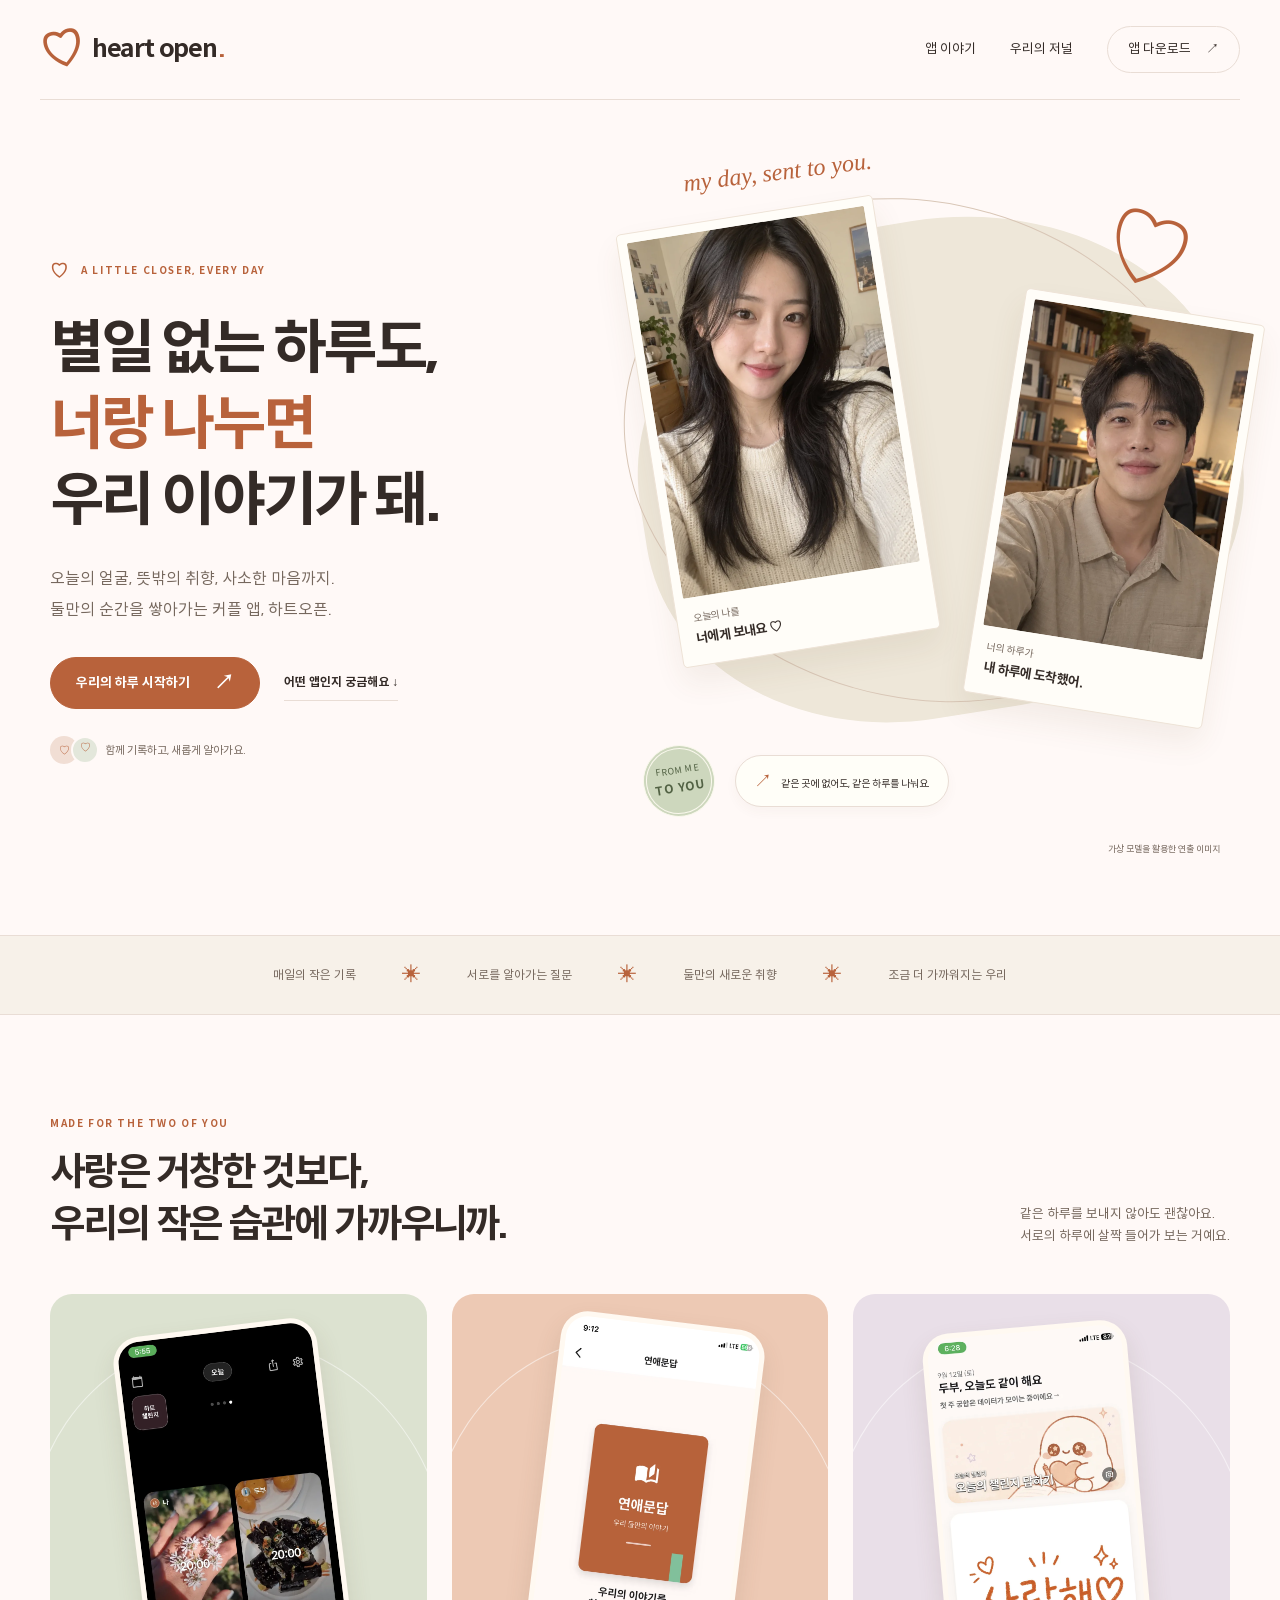
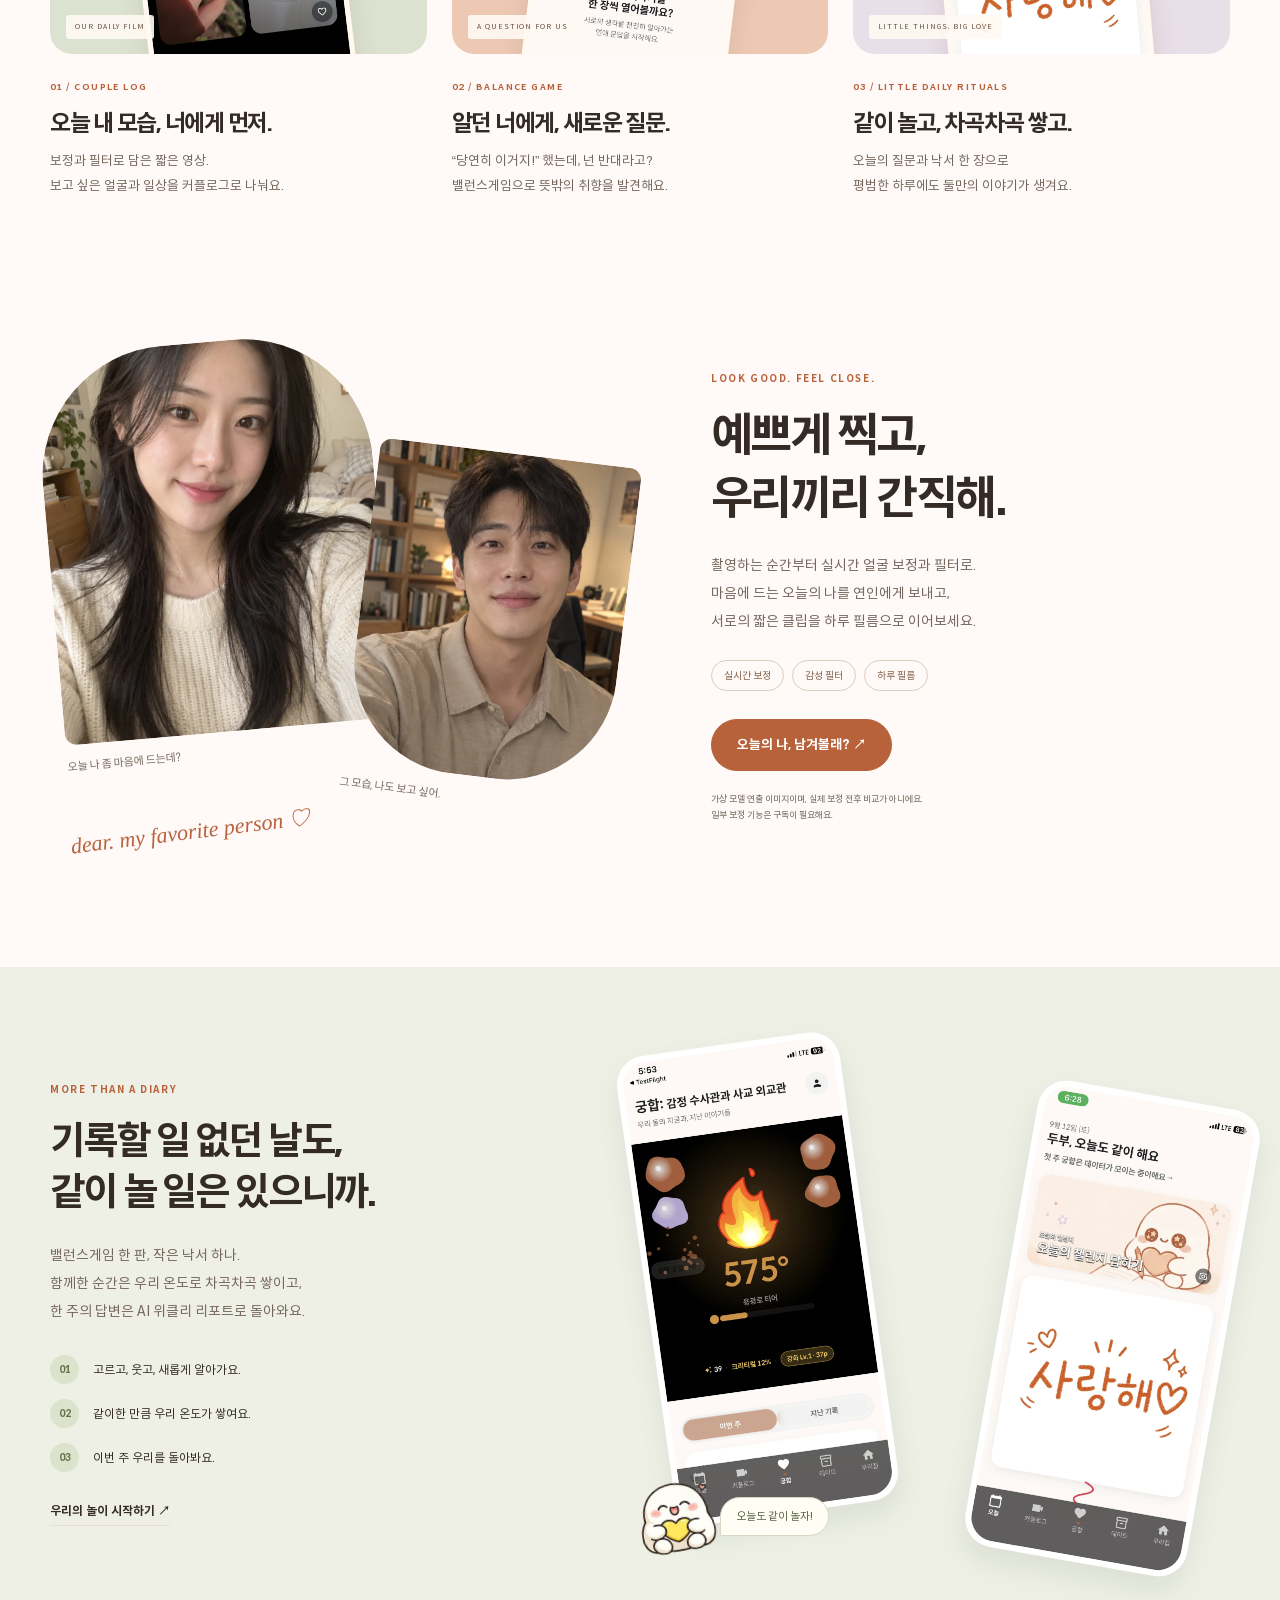
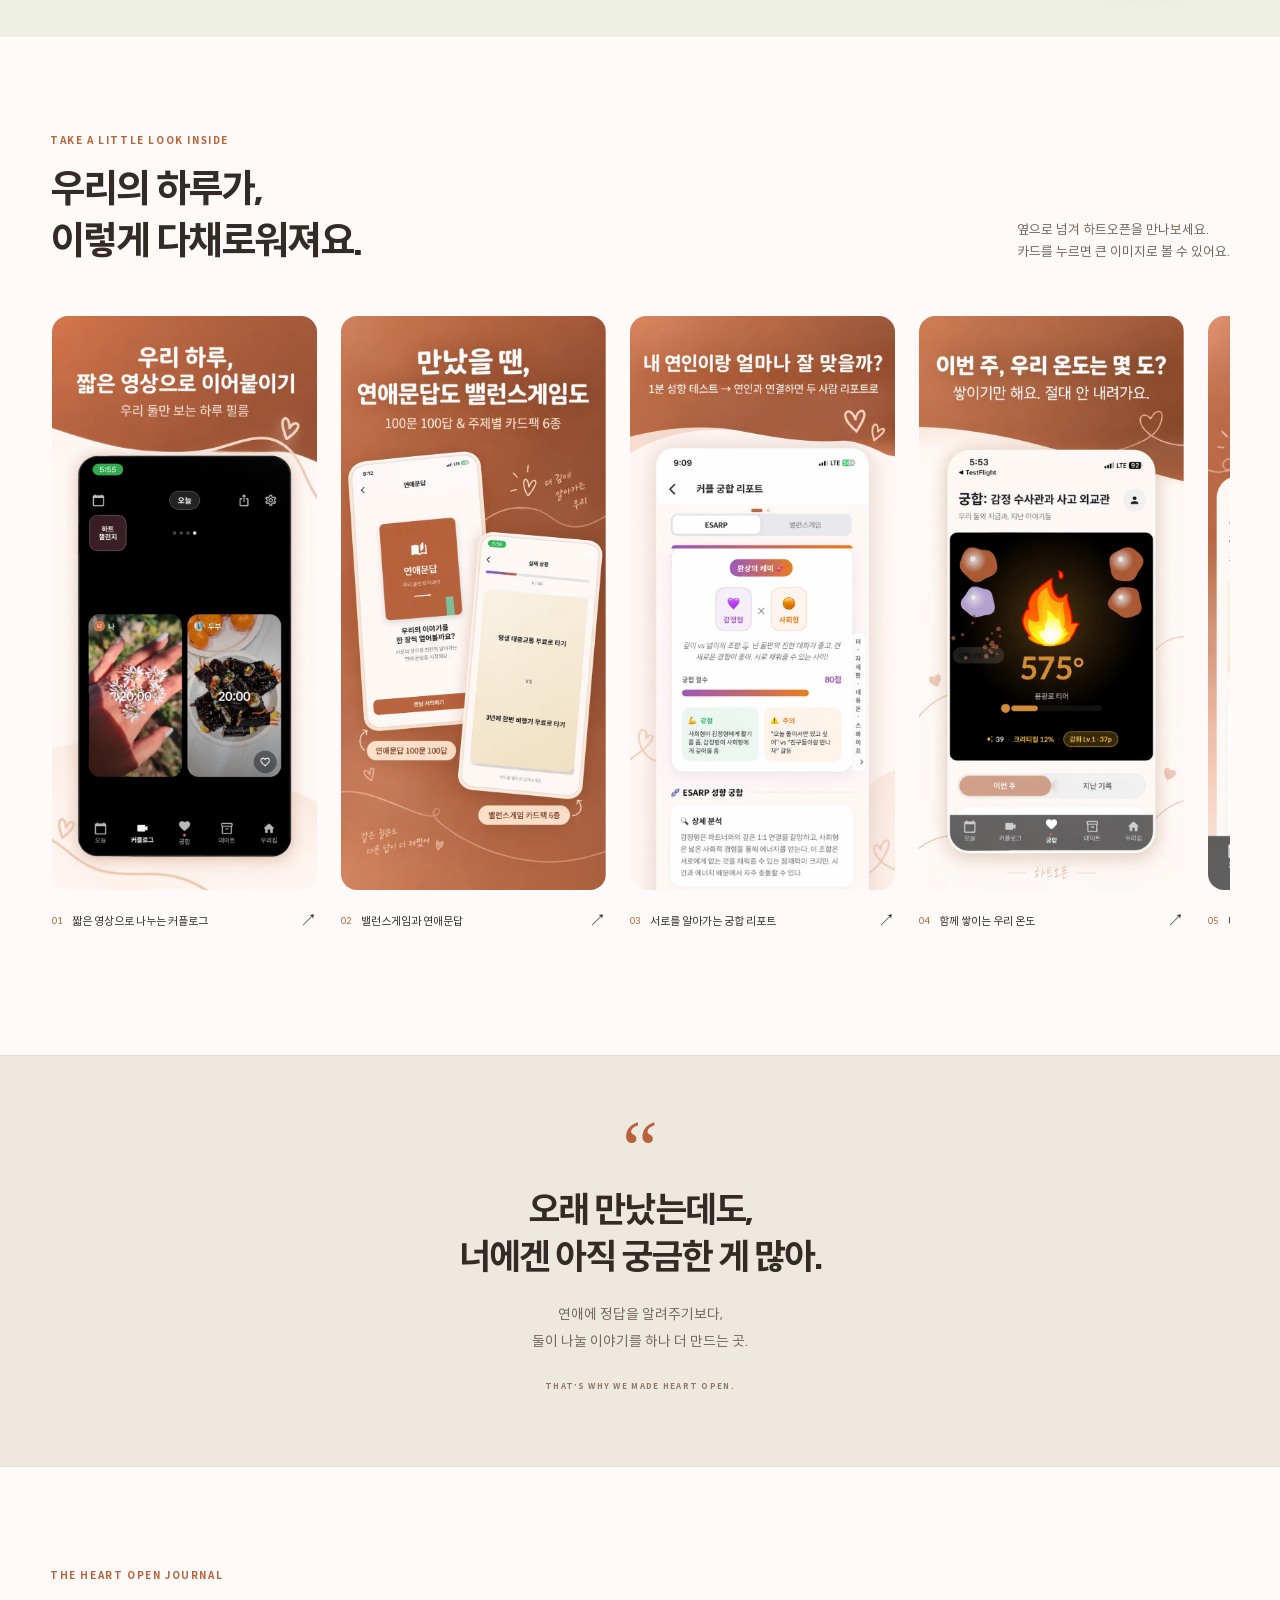
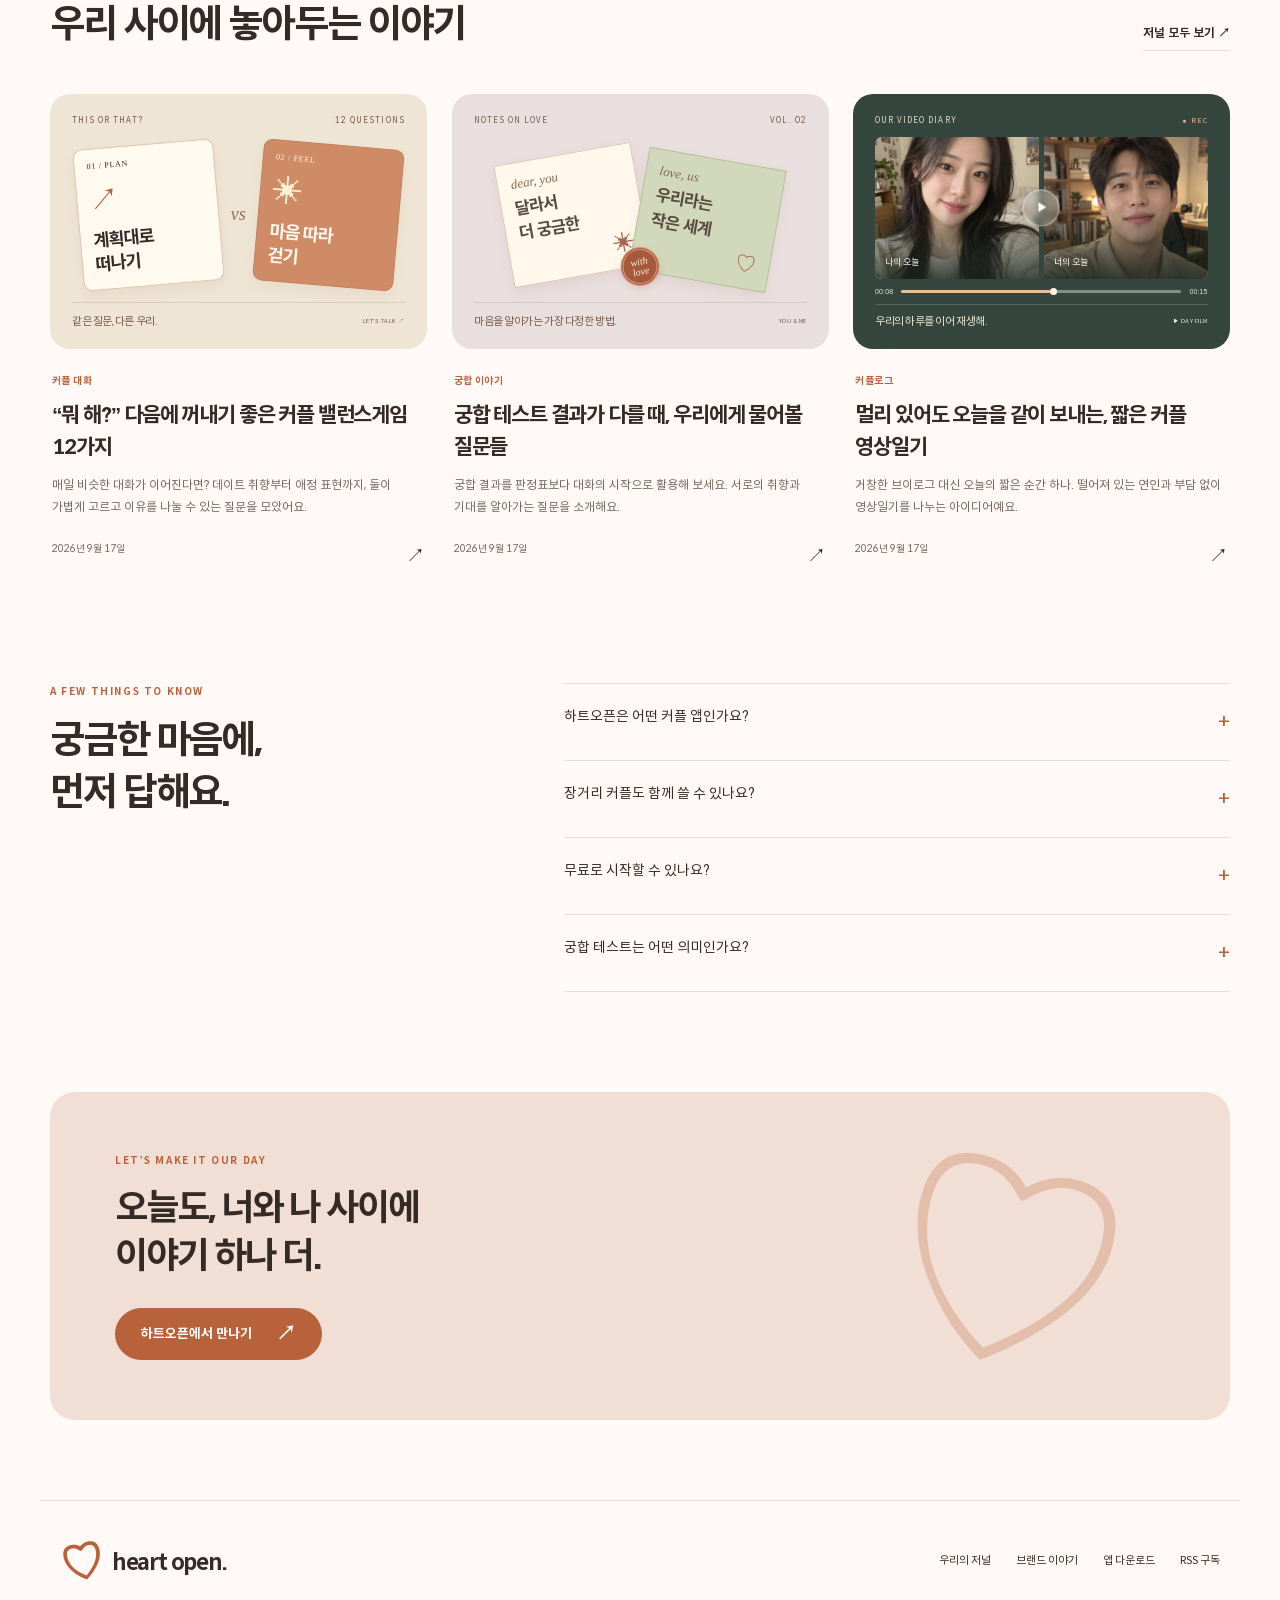
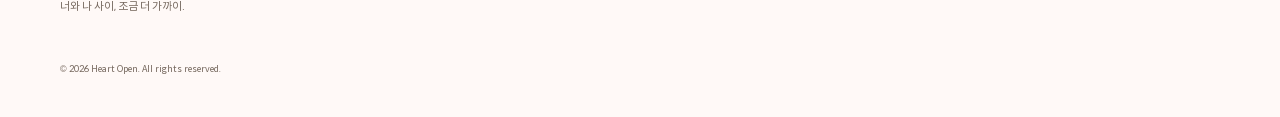
==== index.html @ 2de61a4d "feat: Heart Open 홈페이지 정적 배포" ====
<!doctype html><html lang="ko"><head><meta charset="utf-8"><meta name="viewport" content="width=device-width, initial-scale=1"><title>너와 나 사이, 조금 더 가까이 | Heart Open</title><meta name="description" content="짧은 영상으로 일상을 나누고, 밸런스게임과 궁합 테스트로 서로를 알아가는 커플 앱, Heart Open. 둘만의 하루를 시작해 보세요."><meta name="theme-color" content="#FFF9F7"><meta name="robots" content="index, follow, max-image-preview:large"><link rel="canonical" href="https://flowerbam.github.io/"><link rel="icon" href="/favicon.svg" type="image/svg+xml"><link rel="stylesheet" href="/styles.css?v=journal-20260918-3"><link rel="stylesheet" href="/showcase.css?v=journal-20260918-3"><link rel="stylesheet" href="/journal.css?v=20260918-3"><link rel="alternate" type="application/rss+xml" title="Heart Open 저널" href="/rss.xml"><meta property="og:locale" content="ko_KR"><meta property="og:site_name" content="Heart Open"><meta property="og:type" content="website"><meta property="og:title" content="너와 나 사이, 조금 더 가까이"><meta property="og:description" content="짧은 영상으로 일상을 나누고, 밸런스게임과 궁합 테스트로 서로를 알아가는 커플 앱, Heart Open. 둘만의 하루를 시작해 보세요."><meta property="og:url" content="https://flowerbam.github.io/"><meta property="og:image" content="https://flowerbam.github.io/social.webp"><meta name="twitter:card" content="summary_large_image"><script type="application/ld+json">{"@context":"https://schema.org","@type":"Organization","name":"Heart Open","url":"https://flowerbam.github.io","description":"짧은 영상으로 일상을 나누고, 밸런스게임과 궁합 테스트로 서로를 알아가는 커플 앱, Heart Open. 둘만의 하루를 시작해 보세요."}</script></head><body><a class="skip" href="#main">본문으로 바로가기</a><header class="site-header"><a class="brand" href="/" aria-label="Heart Open 홈"><span class="brand-mark" aria-hidden="true">♡</span> heart open<span class="brand-dot">.</span></a><nav aria-label="메인 메뉴"><a href="/#together">앱 이야기</a><a href="/blog" >우리의 저널</a><a class="nav-cta" href="/download">앱 다운로드 <span aria-hidden="true">↗</span></a></nav></header><main id="main">
<section class="hero wrap"><div class="hero-copy"><div class="eyebrow"><span class="tiny-heart">♡</span> A LITTLE CLOSER, EVERY DAY</div><h1>별일 없는 하루도,<br><span>너랑 나누면</span><br>우리 이야기가 돼.</h1><p>오늘의 얼굴, 뜻밖의 취향, 사소한 마음까지.<br>둘만의 순간을 쌓아가는 커플 앱, 하트오픈.</p><div class="hero-actions"><a class="button " href="/download">우리의 하루 시작하기 <span aria-hidden="true">↗</span></a><a class="text-link" href="#together">어떤 앱인지 궁금해요 ↓</a></div><div class="hero-caption"><span class="mini-avatars">♡ <span>♡</span></span> 함께 기록하고, 새롭게 알아가요.</div></div>
<div class="portrait-scene"><span class="portrait-handwriting">my day, sent to you.</span><div class="portrait-halo"></div><figure class="portrait portrait-her"><img src="/media/model-her.webp" alt="크림색 니트를 입고 미소 짓는 여성 가상 모델" decoding="async" width="941" height="1672" fetchpriority="high"><figcaption><span>오늘의 나를</span><b>너에게 보내요 ♡</b></figcaption></figure><figure class="portrait portrait-him"><img src="/media/model-him.webp" alt="따뜻한 방에서 미소 짓는 남성 가상 모델" decoding="async" width="941" height="1672"><figcaption><span>너의 하루가</span><b>내 하루에 도착했어.</b></figcaption></figure><span class="portrait-connector" aria-hidden="true">♡</span><div class="portrait-footer"><span class="portrait-stamp">FROM ME<br><b>TO YOU</b></span><div class="portrait-message"><span aria-hidden="true">↗</span> 같은 곳에 없어도, 같은 하루를 나눠요.</div></div><small class="portrait-credit">가상 모델을 활용한 연출 이미지</small></div></section>
<div class="promise-strip"><span>매일의 작은 기록</span><i>✳</i><span>서로를 알아가는 질문</span><i>✳</i><span>둘만의 새로운 취향</span><i>✳</i><span>조금 더 가까워지는 우리</span></div>
<section class="wrap together" id="together"><div class="section-heading"><div><span class="eyebrow">MADE FOR THE TWO OF YOU</span><h2>사랑은 거창한 것보다,<br>우리의 작은 습관에 가까우니까.</h2></div><p>같은 하루를 보내지 않아도 괜찮아요.<br>서로의 하루에 살짝 들어가 보는 거예요.</p></div><div class="feature-grid"><article class="feature"><div class="screen-card screen-log"><div class="screen-phone"><img src="/media/app-couplelog.webp" alt="두 사람의 하루 클립을 나란히 보여주는 커플로그 화면" decoding="async" loading="lazy" width="946" height="2048"></div><span class="screen-corner" aria-hidden="true">OUR DAILY FILM</span></div><span class="eyebrow">01 / COUPLE LOG</span><h3>오늘 내 모습, 너에게 먼저.</h3><p>보정과 필터로 담은 짧은 영상.<br>보고 싶은 얼굴과 일상을 커플로그로 나눠요.</p></article><article class="feature"><div class="screen-card screen-talk"><div class="screen-phone"><img src="/media/app-questions.webp" alt="우리 둘만의 이야기를 시작하는 연애문답 화면" decoding="async" loading="lazy" width="946" height="2048"></div><span class="screen-corner" aria-hidden="true">A QUESTION FOR US</span></div><span class="eyebrow">02 / BALANCE GAME</span><h3>알던 너에게, 새로운 질문.</h3><p>“당연히 이거지!” 했는데, 넌 반대라고?<br>밸런스게임으로 뜻밖의 취향을 발견해요.</p></article><article class="feature"><div class="screen-card screen-today"><div class="screen-phone"><img src="/media/app-today.webp" alt="오늘의 챌린지와 서로의 낙서를 모아둔 앱 화면" decoding="async" loading="lazy" width="946" height="2048"></div><span class="screen-corner" aria-hidden="true">LITTLE THINGS, BIG LOVE</span></div><span class="eyebrow">03 / LITTLE DAILY RITUALS</span><h3>같이 놀고, 차곡차곡 쌓고.</h3><p>오늘의 질문과 낙서 한 장으로<br>평범한 하루에도 둘만의 이야기가 생겨요.</p></article></div></section>
<section class="wrap beauty-story"><div class="beauty-photos"><figure class="beauty-photo"><img src="/media/model-her.webp" alt="자연스러운 일상 분위기의 여성 모델" decoding="async" loading="lazy" width="941" height="1672"><figcaption>오늘 나 좀 마음에 드는데?</figcaption></figure><figure class="beauty-photo second"><img src="/media/model-him.webp" alt="편안하게 카메라를 바라보는 남성 모델" decoding="async" loading="lazy" width="941" height="1672"><figcaption>그 모습, 나도 보고 싶어.</figcaption></figure><span class="beauty-paper">dear. my favorite person ♡</span></div><div class="beauty-copy"><span class="eyebrow">LOOK GOOD. FEEL CLOSE.</span><h2>예쁘게 찍고,<br>우리끼리 간직해.</h2><p>촬영하는 순간부터 실시간 얼굴 보정과 필터로.<br>마음에 드는 오늘의 나를 연인에게 보내고,<br>서로의 짧은 클립을 하루 필름으로 이어보세요.</p><div class="feature-tags"><span>실시간 보정</span><span>감성 필터</span><span>하루 필름</span></div><a class="button" href="/download">오늘의 나, 남겨볼래? ↗</a><small>가상 모델 연출 이미지이며, 실제 보정 전후 비교가 아니에요.<br>일부 보정 기능은 구독이 필요해요.</small></div></section>
<section class="play-story"><div class="wrap play-inner"><div class="play-copy"><span class="eyebrow">MORE THAN A DIARY</span><h2>기록할 일 없던 날도,<br>같이 놀 일은 있으니까.</h2><p>밸런스게임 한 판, 작은 낙서 하나.<br>함께한 순간은 우리 온도로 차곡차곡 쌓이고,<br>한 주의 답변은 AI 위클리 리포트로 돌아와요.</p><div class="play-points"><div><b>01</b><span>고르고, 웃고, 새롭게 알아가요.</span></div><div><b>02</b><span>같이한 만큼 우리 온도가 쌓여요.</span></div><div><b>03</b><span>이번 주 우리를 돌아봐요.</span></div></div><a class="text-link" href="/download">우리의 놀이 시작하기 ↗</a></div><div class="play-screens"><figure class="temperature-phone"><img src="/media/app-temperature.webp" alt="우리 온도 575도와 누적 활동을 보여주는 앱 예시 화면" decoding="async" loading="lazy" width="946" height="2048"></figure><figure class="daily-phone"><img src="/media/app-today.webp" alt="오늘의 질문과 사랑해 낙서가 있는 앱 화면" decoding="async" loading="lazy" width="946" height="2048"></figure><div class="hattu-sticker"><img src="/media/hattu.webp" alt="하트를 안고 있는 하트오픈 캐릭터" decoding="async" loading="lazy" width="140" height="140"><span>오늘도 같이 놀자!</span></div></div></div></section>
<section class="wrap app-gallery" id="app-gallery"><div class="section-heading"><div><span class="eyebrow">TAKE A LITTLE LOOK INSIDE</span><h2>우리의 하루가,<br>이렇게 다채로워져요.</h2></div><p>옆으로 넘겨 하트오픈을 만나보세요.<br>카드를 누르면 큰 이미지로 볼 수 있어요.</p></div><div class="gallery-track" tabindex="0" role="region" aria-label="하트오픈 앱 소개 이미지, 옆으로 스크롤"><a class="gallery-card" href="/media/appstore-3.webp" target="_blank" rel="noopener" aria-label="짧은 영상으로 나누는 커플로그 큰 이미지 보기 (새 탭)"><img src="/media/appstore-3.webp" alt="짧은 영상으로 나누는 커플로그" decoding="async" loading="lazy" width="946" height="2048"><span><small>01</small>짧은 영상으로 나누는 커플로그<b aria-hidden="true">↗</b></span></a><a class="gallery-card" href="/media/appstore-5.webp" target="_blank" rel="noopener" aria-label="밸런스게임과 연애문답 큰 이미지 보기 (새 탭)"><img src="/media/appstore-5.webp" alt="밸런스게임과 연애문답" decoding="async" loading="lazy" width="946" height="2048"><span><small>02</small>밸런스게임과 연애문답<b aria-hidden="true">↗</b></span></a><a class="gallery-card" href="/media/appstore-1.webp" target="_blank" rel="noopener" aria-label="서로를 알아가는 궁합 리포트 큰 이미지 보기 (새 탭)"><img src="/media/appstore-1.webp" alt="서로를 알아가는 궁합 리포트" decoding="async" loading="lazy" width="946" height="2048"><span><small>03</small>서로를 알아가는 궁합 리포트<b aria-hidden="true">↗</b></span></a><a class="gallery-card" href="/media/appstore-4.webp" target="_blank" rel="noopener" aria-label="함께 쌓이는 우리 온도 큰 이미지 보기 (새 탭)"><img src="/media/appstore-4.webp" alt="함께 쌓이는 우리 온도" decoding="async" loading="lazy" width="946" height="2048"><span><small>04</small>함께 쌓이는 우리 온도<b aria-hidden="true">↗</b></span></a><a class="gallery-card" href="/media/appstore-2.webp" target="_blank" rel="noopener" aria-label="매일의 질문과 낙서 큰 이미지 보기 (새 탭)"><img src="/media/appstore-2.webp" alt="매일의 질문과 낙서" decoding="async" loading="lazy" width="946" height="2048"><span><small>05</small>매일의 질문과 낙서<b aria-hidden="true">↗</b></span></a><a class="gallery-card" href="/media/appstore-6.webp" target="_blank" rel="noopener" aria-label="우리집 꾸미기와 미니게임 큰 이미지 보기 (새 탭)"><img src="/media/appstore-6.webp" alt="우리집 꾸미기와 미니게임" decoding="async" loading="lazy" width="946" height="2048"><span><small>06</small>우리집 꾸미기와 미니게임<b aria-hidden="true">↗</b></span></a></div></section><section class="editorial"><div class="wrap editorial-inner"><span class="editorial-symbol" aria-hidden="true">“</span><h2>오래 만났는데도,<br>너에겐 아직 궁금한 게 많아.</h2><p>연애에 정답을 알려주기보다,<br>둘이 나눌 이야기를 하나 더 만드는 곳.</p><span class="eyebrow">THAT’S WHY WE MADE HEART OPEN.</span></div></section>
<section class="wrap journal"><div class="section-heading"><div><span class="eyebrow">THE HEART OPEN JOURNAL</span><h2>우리 사이에 놓아두는 이야기</h2></div><a class="text-link" href="/blog">저널 모두 보기 <span aria-hidden="true">↗</span></a></div><div class="post-grid"><a class="post-card" href="/blog/couple-balance-game-questions"><div class="art journal-cover art-small cover-game" aria-hidden="true"><div class="cover-topline"><span>THIS OR THAT?</span><span>12 QUESTIONS</span></div><div class="choice-scene"><div class="choice-card"><span>01 / PLAN</span><i>↗</i><b>계획대로<br>떠나기</b></div><em>vs</em><div class="choice-card"><span>02 / FEEL</span><i>✳</i><b>마음 따라<br>걷기</b></div></div><div class="cover-bottomline"><b>같은 질문, 다른 우리.</b><span>LET’S TALK ↗</span></div></div><div class="post-info"><span class="eyebrow">커플 대화</span><h3>“뭐 해?” 다음에 꺼내기 좋은 커플 밸런스게임 12가지</h3><p>매일 비슷한 대화가 이어진다면? 데이트 취향부터 애정 표현까지, 둘이 가볍게 고르고 이유를 나눌 수 있는 질문을 모았어요.</p><div class="post-meta"><time datetime="2026-09-17T00:00:00.000Z">2026년 9월 17일</time><span aria-hidden="true">↗</span></div></div></a><a class="post-card" href="/blog/couple-compatibility-conversation"><div class="art journal-cover art-small cover-letters" aria-hidden="true"><div class="cover-topline"><span>NOTES ON LOVE</span><span>VOL. 02</span></div><div class="letters-scene"><div class="love-note note-left"><span>dear, you</span><b>달라서<br>더 궁금한</b><i>✳</i></div><div class="love-note note-right"><span>love, us</span><b>우리라는<br>작은 세계</b><i>♡</i></div><span class="letter-seal">with<br>love</span></div><div class="cover-bottomline"><b>마음을 알아가는 가장 다정한 방법.</b><span>YOU & ME</span></div></div><div class="post-info"><span class="eyebrow">궁합 이야기</span><h3>궁합 테스트 결과가 다를 때, 우리에게 물어볼 질문들</h3><p>궁합 결과를 판정표보다 대화의 시작으로 활용해 보세요. 서로의 취향과 기대를 알아가는 질문을 소개해요.</p><div class="post-meta"><time datetime="2026-09-17T00:00:00.000Z">2026년 9월 17일</time><span aria-hidden="true">↗</span></div></div></a><a class="post-card" href="/blog/long-distance-couple-video-diary"><div class="art journal-cover art-small cover-video" aria-hidden="true"><div class="cover-topline"><span>OUR VIDEO DIARY</span><span>● REC</span></div><div class="video-duo"><div><img src="/media/model-her.webp" alt="" loading="lazy"><span>나의 오늘</span></div><div><img src="/media/model-him.webp" alt="" loading="lazy"><span>너의 오늘</span></div><i class="video-play">▶</i></div><div class="video-timeline"><span>00:08</span><i></i><span>00:15</span></div><div class="cover-bottomline"><b>우리의 하루를 이어 재생해.</b><span>▶ DAY FILM</span></div></div><div class="post-info"><span class="eyebrow">커플로그</span><h3>멀리 있어도 오늘을 같이 보내는, 짧은 커플 영상일기</h3><p>거창한 브이로그 대신 오늘의 짧은 순간 하나. 떨어져 있는 연인과 부담 없이 영상일기를 나누는 아이디어예요.</p><div class="post-meta"><time datetime="2026-09-17T00:00:00.000Z">2026년 9월 17일</time><span aria-hidden="true">↗</span></div></div></a></div></section>
<section class="wrap faq"><div><span class="eyebrow">A FEW THINGS TO KNOW</span><h2>궁금한 마음에,<br>먼저 답해요.</h2></div><div class="faq-list"><details><summary>하트오픈은 어떤 커플 앱인가요?</summary><p>짧은 영상을 주고받는 커플로그, 서로의 선택을 알아보는 밸런스게임, ESARP 성격 테스트와 궁합 이야기를 함께 즐기는 앱이에요.</p></details><details><summary>장거리 커플도 함께 쓸 수 있나요?</summary><p>앱에서 연인과 연결한 뒤 서로의 영상을 나누고 질문에 답하며 떨어져 있는 날의 일상도 함께 기록할 수 있어요.</p></details><details><summary>무료로 시작할 수 있나요?</summary><p>앱을 다운로드해 시작할 수 있어요. 일부 콘텐츠와 기능은 앱 내 구매나 구독이 필요하며, 이용 조건과 가격은 앱에서 확인할 수 있어요.</p></details><details><summary>궁합 테스트는 어떤 의미인가요?</summary><p>서로의 성향을 알아보고 대화를 시작하기 위한 콘텐츠예요. 의료·심리 진단이나 관계의 미래를 판정하는 도구는 아니에요.</p></details></div></section><section class="closing wrap"><span class="eyebrow">LET’S MAKE IT OUR DAY</span><h2>오늘도, 너와 나 사이에<br>이야기 하나 더.</h2><a class="button " href="/download">하트오픈에서 만나기 <span aria-hidden="true">↗</span></a><span class="closing-heart" aria-hidden="true">♡</span></section></main><footer class="site-footer"><div><a class="brand" href="/"><span class="brand-mark" aria-hidden="true">♡</span> heart open.</a><p>너와 나 사이, 조금 더 가까이.</p></div><div class="footer-links"><a href="/blog">우리의 저널</a><a href="/about">브랜드 이야기</a><a href="/download">앱 다운로드</a><a href="/rss.xml">RSS 구독</a></div><small>© 2026 Heart Open. All rights reserved.</small></footer></body></html>
---- styles.css ----
@font-face{font-family:Hansans;src:url('/font-regular.woff2') format('woff2');font-weight:400;font-display:swap}@font-face{font-family:Hansans;src:url('/font-bold.woff2') format('woff2');font-weight:700;font-display:swap}
:root{--paper:#fff9f7;--ink:#342b27;--muted:#76685e;--rust:#b8623b;--dark-rust:#8a4a2c;--line:#e9ddd5;--sage:#e3e7db;--cream:#f3ebdd;--pink:#f1ded4;--radius:20px}*{box-sizing:border-box}html{scroll-behavior:smooth;scroll-padding-top:100px}body{margin:0;background:var(--paper);color:var(--ink);font-family:Hansans,'Apple SD Gothic Neo',sans-serif;font-size:15px;line-height:1.7;word-break:keep-all;overflow-wrap:anywhere}a{color:inherit;text-decoration:none}button,input,textarea,select{font:inherit}button,a,input,textarea,select,summary{-webkit-tap-highlight-color:transparent}button{cursor:pointer}button:disabled{opacity:.55;cursor:wait}a:focus-visible,button:focus-visible,summary:focus-visible{outline:3px solid var(--rust);outline-offset:5px}h1,h2,h3,p{margin-top:0}h1,h2,h3{font-weight:700;letter-spacing:-.055em;line-height:1.35}h1{font-size:clamp(38px,4.6vw,65px)}h2{font-size:clamp(28px,3vw,39px)}h3{font-size:23px}p{color:var(--muted)}[hidden]{display:none!important}.wrap{width:min(1180px,calc(100% - 80px));margin-inline:auto}.skip{position:fixed;top:-100px;left:20px;padding:12px;background:white;z-index:99}.skip:focus{top:10px}.site-header{width:min(1300px,calc(100% - 80px));height:100px;margin:auto;display:flex;align-items:center;justify-content:space-between;border-bottom:1px solid var(--line);gap:20px}.brand{display:inline-flex;align-items:center;gap:9px;font-size:25px;font-weight:700;letter-spacing:-1.2px;white-space:nowrap}.brand-mark{font-family:Arial,sans-serif;line-height:1;font-size:44px;color:var(--rust);transform:rotate(-12deg)}.brand-dot{color:var(--rust);margin-left:-8px}.site-header nav{display:flex;align-items:center;gap:34px;font-size:13px}.site-header nav a:hover,.text-link:hover{color:var(--rust)}.site-header [aria-current]{color:var(--rust)}.nav-cta{border:1px solid var(--line);border-radius:30px;padding:11px 20px}.nav-cta span{margin-left:12px}.hero{display:grid;grid-template-columns:1fr 1fr;gap:30px;align-items:center;min-height:720px;padding-block:65px 85px}.eyebrow{font-size:10px;letter-spacing:.16em;font-weight:700;color:var(--rust);display:block}.tiny-heart{font-size:18px;margin-right:8px;vertical-align:middle}.hero h1{margin-top:24px;margin-bottom:24px;line-height:1.29}.hero h1>span{color:var(--rust)}.hero-copy>p{font-size:16px;line-height:1.95}.hero-actions{display:flex;align-items:center;flex-wrap:wrap;gap:24px;margin-top:32px}.button{display:inline-flex;align-items:center;justify-content:center;gap:24px;min-height:52px;border:1px solid var(--rust);border-radius:100px;background:var(--rust);color:white;padding:13px 25px;font-weight:700;font-size:13px;transition:background .2s,transform .2s}.button:hover{background:var(--dark-rust);transform:translateY(-2px)}.button>span{font-size:20px;line-height:1}.text-link{font-size:12px;font-weight:700;border-bottom:1px solid var(--line);padding-block:7px}.hero-caption{display:flex;align-items:center;gap:12px;font-size:11px;color:var(--muted);margin-top:27px}.mini-avatars{display:inline-flex;background:var(--pink);border-radius:50%;width:28px;height:28px;align-items:center;justify-content:center;color:var(--rust);position:relative;margin-right:15px}.mini-avatars>span{position:absolute;left:21px;background:var(--sage);width:28px;height:28px;border-radius:50%;text-align:center;border:2px solid var(--paper)}.hero-scene{position:relative;min-height:555px;isolation:isolate}.scene-orbit{position:absolute;width:450px;height:450px;border:1px solid #e5d8cd;border-radius:50%;top:50px;left:25px;background:radial-gradient(circle,#efe5d74d,transparent 70%)}.scene-orbit:after{content:'';position:absolute;inset:30px -20px;border:1px solid #e5d8cd;border-radius:50%;transform:rotate(-30deg)}.scene-label{position:absolute;left:18px;top:32px;color:var(--rust);font:italic 23px/1.3 Georgia,serif;transform:rotate(-10deg)}.memory-card{position:absolute;left:115px;top:58px;width:280px;background:white;padding:13px 13px 0;border-radius:5px;transform:rotate(9deg);box-shadow:0 16px 35px #57412f12}.memory-card .art{height:335px;border-radius:2px}.memory-card .art-note{display:none}.memory-card .film-frame{width:85%;height:85%;background:#c5cbb3}.memory-caption{display:flex;justify-content:space-between;align-items:center;padding:15px 6px;font-size:11px}.memory-caption>span:last-child{font-size:25px;color:var(--rust)}.floating-question{position:absolute;left:5px;bottom:44px;background:#fffefa;width:285px;border:1px solid var(--line);border-radius:15px;padding:23px;transform:rotate(-8deg);box-shadow:0 15px 25px #57412f0a}.floating-question>span{display:block;color:var(--rust);font-size:10px;margin-bottom:12px}.floating-question b{font-size:15px}.floating-question>div{display:flex;gap:7px;margin-top:17px}.floating-question>div>span{border:1px solid #e7d8cc;padding:7px 10px;border-radius:6px;font-size:9px;flex:1}.floating-question>div>span:first-child{background:var(--pink)}.scene-sticker{position:absolute;right:8px;bottom:108px;background:#dce2cf;border-radius:50%;width:108px;height:108px;display:flex;align-items:center;justify-content:center;flex-direction:column;font-size:12px;transform:rotate(16deg);border:5px double #faf8ef}.scene-sticker b{font-size:30px;font-weight:400}.scene-spark{position:absolute;right:1px;top:30px;font-size:75px;color:var(--rust);font-weight:400}.scene-bottom{position:absolute;bottom:0;right:42px;font-size:9px;letter-spacing:.2em;color:var(--muted)}.promise-strip{display:flex;justify-content:center;align-items:center;gap:46px;flex-wrap:wrap;border-block:1px solid var(--line);padding:23px 30px;font-size:12px;color:var(--muted);background:#f7f1e9}.promise-strip i{font-size:19px;color:var(--rust);font-style:normal}.together,.journal{padding-block:100px}.section-heading{display:flex;justify-content:space-between;align-items:end;gap:35px;margin-bottom:43px}.section-heading h2{margin:15px 0 0}.section-heading>p{font-size:13px;margin-bottom:4px}.feature-grid,.post-grid{display:grid;grid-template-columns:repeat(3,minmax(0,1fr));gap:25px}.feature>.eyebrow{margin-top:26px;font-size:9px}.feature h3{margin-top:13px;margin-bottom:10px}.feature p{font-size:13px;line-height:1.9}.art{position:relative;height:300px;border-radius:var(--radius);overflow:hidden;isolation:isolate}.art-log{background:#e4e6d9;display:flex;justify-content:center;align-items:center}.film-frame{height:76%;width:57%;background:#c0c9ad;border:7px solid #fffdf4;border-radius:4px;position:relative;overflow:hidden;transform:rotate(-7deg);box-shadow:0 9px 14px #26301510}.film-frame>span{position:absolute;left:12px;top:10px;font:9px Arial;color:#fff;z-index:2}.film-frame i{display:inline-block;width:5px;height:5px;border-radius:50%;background:#b8623b;vertical-align:middle}.sun{position:absolute;width:65px;height:65px;background:#f9e3ba;border-radius:50%;right:16px;top:26px}.hills{position:absolute;width:160%;height:80%;left:-30%;bottom:-40%;border-radius:50% 50% 0 0;background:#879276;transform:rotate(20deg)}.hills:after{content:'';position:absolute;inset:10% -40% 0 35%;border-radius:50% 50% 0 0;background:#66785c;transform:rotate(-50deg)}.film-frame b{position:absolute;left:0;right:0;bottom:45px;text-align:center;color:#fffdf4;font-size:17px;font-weight:400;letter-spacing:-1px}.film-frame>small{position:absolute;bottom:20px;color:#faf8ef;left:0;right:0;font:6px Arial;text-align:center;letter-spacing:2px}.art-note{position:absolute;bottom:15px;right:20px;font:italic 14px Georgia;color:#685b4f;transform:rotate(-5deg)}.art-talk{background:#f1e3d5}.paper-card{position:absolute;left:50%;top:50%;width:145px;height:190px;border:1px solid #dbc4b3;background:#fff9ef;border-radius:8px;box-shadow:0 10px 15px #805a3010}.paper-card.back{transform:translate(-27%,-52%) rotate(14deg);background:#dba98a;color:#8a4a2c;padding:18px;font-size:12px}.paper-card.front{transform:translate(-68%,-48%) rotate(-10deg);padding:18px}.paper-card.front>span{font-size:7px;letter-spacing:2px;color:#936343}.paper-card.front>b{font-size:21px;line-height:1.7;display:block;margin-top:15px;color:#714c33}.paper-card.front>i{position:absolute;bottom:12px;right:15px;font-style:normal;font-size:20px;color:var(--rust)}.art-match{background:#eee5e8;display:flex;align-items:center;justify-content:center}.match-circle{position:absolute;border:1px solid #b98e82;border-radius:50%;width:155px;height:155px;display:flex;align-items:center;justify-content:center;font-size:33px;font-weight:400}.match-circle.one{left:calc(50% - 125px);background:#d3a98a55;transform:rotate(-10deg);padding-right:30px}.match-circle.two{right:calc(50% - 125px);background:#b5b19b44;padding-left:30px;border-color:#a3a58f}.match-heart{z-index:1;color:var(--rust);font-size:46px;position:relative;margin-top:3px}.editorial{background:#eee9df;border-block:1px solid #e4ded3;text-align:center}.editorial-inner{padding-block:65px 73px}.editorial-symbol{font:80px/.7 Georgia,serif;color:var(--rust);display:block}.editorial h2{font-size:35px;margin:10px 0 20px}.editorial p{font-size:14px;line-height:1.9}.editorial .eyebrow{font-size:8px;margin-top:25px;color:#8d7867}.post-card{display:block}.post-card .art{height:245px;transition:transform .25s}.post-card:hover .art{transform:translateY(-5px)}.post-info{padding:23px 2px 0}.post-info .eyebrow{font-size:10px;letter-spacing:.04em}.post-info h3{font-size:21px;line-height:1.5;margin:11px 0}.post-info p{font-size:12px;line-height:1.85}.post-meta{display:flex;justify-content:space-between;font-size:10px;color:var(--muted);padding-top:10px}.post-meta>span{font-size:19px;color:var(--ink)}.faq{display:grid;grid-template-columns:1fr 1.5fr;gap:70px;padding-block:10px 100px}.faq h2{margin-top:15px}.faq details{border-bottom:1px solid var(--line);padding:21px 0}.faq details:first-child{border-top:1px solid var(--line)}.faq summary{font-size:14px;cursor:pointer;list-style:none;display:flex;justify-content:space-between;gap:20px}.faq summary:after{content:'+';font-size:20px;color:var(--rust)}.faq details[open] summary:after{content:'−'}.faq details p{font-size:13px;padding-top:17px;margin:0}.closing{position:relative;background:var(--pink);border-radius:25px;padding:60px 65px;margin-bottom:80px;overflow:hidden}.closing h2{font-size:36px;margin-top:15px;margin-bottom:27px}.closing-heart{position:absolute;font:250px/1 Arial;right:100px;top:15%;color:#c784645c;transform:rotate(15deg);pointer-events:none}.site-footer{width:min(1300px,calc(100% - 80px));margin:auto;border-top:1px solid var(--line);padding:40px 20px;display:grid;grid-template-columns:1fr 1fr;align-items:start;gap:35px}.site-footer .brand{font-size:22px}.site-footer p{font-size:11px;margin-top:12px}.footer-links{display:flex;gap:25px;justify-content:end;flex-wrap:wrap;font-size:11px;padding-top:10px}.site-footer>small{font-size:9px;color:var(--muted);grid-column:1/-1}.blog-header{padding-top:85px}.blog-header h1{margin:20px 0}.blog-header h1>span{color:var(--rust)}.blog-header>p{font-size:16px}.filters{display:flex;gap:10px;flex-wrap:wrap;margin-block:35px 40px}.filters a{border:1px solid var(--line);border-radius:30px;padding:9px 21px;font-size:12px}.filters .selected{background:var(--ink);border-color:var(--ink);color:white}.blog-grid{row-gap:50px;margin-bottom:100px}.article{width:min(740px,calc(100% - 48px));margin:70px auto 80px}.article header>.eyebrow{margin-top:35px}.article h1{font-size:43px;line-height:1.4;margin-block:18px}.article-deck{font-size:17px}.byline{font-size:11px;color:var(--muted);margin:25px 0 35px}.article>.art{height:360px}.article>.art .film-frame{width:230px}.article>.art .paper-card{width:185px;height:245px}.article>.art .paper-card.front>b{font-size:28px}.prose{font-size:16px;line-height:2;margin-top:40px}.prose h2{font-size:26px;letter-spacing:-.035em;margin-top:42px;margin-bottom:20px}.prose h3{font-size:21px;margin-top:28px}.prose p{color:var(--ink);margin-bottom:20px;white-space:pre-wrap}.prose ul{padding-left:24px;margin-bottom:24px}.prose li{margin-block:10px}.article-end{border-top:1px solid var(--line);margin-top:45px;padding-top:30px;font-size:13px}.article-end small{display:block;color:var(--muted);margin-top:20px}.download{text-align:center;padding-block:75px 100px;min-height:70vh}.download-heart{font:110px/1 Arial;color:var(--rust);margin-top:35px}.download h1{margin-top:25px;font-size:52px}.download>p{line-height:1.9}.store-buttons{display:flex;justify-content:center;gap:15px;margin-block:30px}.button-outline{background:transparent;color:var(--rust)}.button-outline:hover{color:white}.download>small{font-size:11px;color:var(--muted)}.about h1{margin-top:25px}.about>.button{margin-top:25px}.admin{padding-block:60px}.admin h1{font-size:35px;margin-bottom:0}.admin h2{font-size:23px}.admin #feedback{color:var(--dark-rust);min-height:26px}.login-form{max-width:420px;margin:50px auto 100px}.admin label{display:flex;flex-direction:column;font-size:12px;gap:7px;margin-bottom:18px}.admin input,.admin textarea,.admin select{width:100%;border:1px solid #d1c1b5;background:#fffdfa;border-radius:8px;padding:12px;color:var(--ink);outline-offset:3px}.admin input:focus,.admin textarea:focus,.admin select:focus{outline:2px solid var(--rust)}.admin textarea{resize:vertical;line-height:1.8}.admin small{display:block;color:var(--muted);font-size:11px;margin-bottom:16px}.admin p{font-size:12px}.admin-layout{display:grid;grid-template-columns:270px 1fr;gap:50px}.admin aside>.button{margin-bottom:20px}.post-choice{display:block;width:100%;text-align:left;background:none;border:0;border-bottom:1px solid var(--line);padding:18px 0}.post-choice strong{font-size:13px}.post-choice small{margin:7px 0 0}.post-choice:hover{color:var(--rust)}.admin aside>.text-link{display:inline-block;margin-top:25px}.form-row{display:grid;grid-template-columns:1fr 1fr;gap:20px}.editor-actions{display:flex;gap:15px;align-items:center;flex-wrap:wrap;margin:20px 0}.secondary{background:transparent;border:1px solid #cbb6a8;border-radius:30px;padding:12px 20px;font-size:12px}.editor-actions>a{font-size:12px}.admin input[readonly]{background:#eee8e2}.admin #preview{border:1px solid var(--line);padding:25px;border-radius:15px}
@media(min-width:1500px){.hero{min-height:780px}.hero-scene{transform:scale(1.06)}}
@media(max-width:1050px){.wrap{width:calc(100% - 48px)}.site-header,.site-footer{width:calc(100% - 48px)}.hero{gap:0;min-height:650px}.hero h1{font-size:46px}.hero-scene{transform:scale(.85);transform-origin:center right;margin-left:-60px}.hero-actions{gap:12px}.promise-strip{gap:25px}.feature-grid,.post-grid{gap:18px}.feature h3{font-size:20px}.art{height:260px}.post-card .art{height:215px}.section-heading{align-items:start}.closing-heart{right:30px}.admin-layout{grid-template-columns:220px 1fr;gap:25px}}
@media(max-width:760px){.site-header{height:78px}.brand{font-size:22px}.brand-mark{font-size:36px}.site-header nav{gap:18px;font-size:11px}.site-header nav>a:first-child{display:none}.nav-cta{padding:8px 13px}.nav-cta>span{display:none}.hero{grid-template-columns:1fr;padding-block:48px 20px;gap:15px}.hero h1{font-size:48px}.hero-copy>p{font-size:14px}.hero-scene{width:490px;max-width:100%;margin:0 auto;height:515px;min-height:515px;transform:scale(.9);transform-origin:center}.scene-orbit{width:380px;height:380px;left:0}.memory-card{left:90px;width:255px}.scene-sticker{right:0}.scene-spark{right:0}.floating-question{bottom:25px}.scene-bottom{bottom:-15px}.hero-caption{margin-top:22px}.promise-strip{gap:13px;padding:20px;font-size:10px}.promise-strip span:last-child,.promise-strip i:last-of-type{display:none}.together,.journal{padding-block:60px}.section-heading{display:block;margin-bottom:30px}.section-heading>p{margin-top:18px}.section-heading>.text-link{display:inline-block;margin-top:20px}.feature-grid,.post-grid{grid-template-columns:1fr;gap:38px}.feature>.art{height:300px}.feature h3{font-size:23px}.feature p{font-size:14px}.feature>.eyebrow{margin-top:20px}.feature p br{display:none}.post-card{display:grid;grid-template-columns:140px 1fr;gap:20px;align-items:start}.post-card .art{height:170px;border-radius:12px}.post-card .post-info{padding:0}.post-info h3{font-size:17px;margin:6px 0}.post-info p{display:none}.post-info .eyebrow{font-size:9px}.post-meta{font-size:9px}.art-small .paper-card{width:82px;height:110px;padding:10px}.art-small .paper-card.front>span{font-size:4px;letter-spacing:.5px}.art-small .paper-card.front>b{font-size:12px;margin-top:5px}.art-small .paper-card.front>i{font-size:12px;right:7px;bottom:6px}.art-small .paper-card.back{font-size:8px}.art-small .art-note{font-size:8px;bottom:8px;right:9px}.art-small .film-frame{border-width:4px;width:68%;height:76%}.art-small .film-frame b{font-size:9px;bottom:24px}.art-small .film-frame small{font-size:3px;bottom:10px;letter-spacing:1px}.art-small .film-frame>span{font-size:6px;top:6px;left:6px}.art-small .sun{width:33px;height:33px;top:20px;right:8px}.art-small .match-circle{width:78px;height:78px;font-size:19px}.art-small .match-circle.one{left:calc(50% - 64px);padding-right:20px}.art-small .match-circle.two{right:calc(50% - 64px);padding-left:20px}.art-small .match-heart{font-size:24px}.editorial h2{font-size:30px}.editorial-inner{padding-block:50px}.faq{grid-template-columns:1fr;gap:15px;padding-bottom:60px}.faq h2 br{display:none}.faq summary{font-size:13px}.closing{padding:40px 28px;margin-bottom:50px}.closing h2{font-size:29px;position:relative;z-index:1}.closing .eyebrow{font-size:8px}.closing-heart{font-size:165px;right:-35px;top:25%;opacity:.6}.closing .button{position:relative;z-index:1}.site-footer{grid-template-columns:1fr;padding:30px 0;gap:20px}.footer-links{justify-content:start;gap:20px;font-size:10px}.site-footer p{margin-bottom:0}.blog-header{padding-top:50px}.blog-header h1{font-size:36px}.blog-header>p{font-size:14px}.filters{gap:7px}.filters a{padding:7px 13px;font-size:11px}.article{margin-top:40px}.article h1{font-size:32px}.article-deck{font-size:15px}.article>.art{height:280px}.prose{font-size:15px}.prose h2{font-size:23px}.download h1{font-size:40px}.download .store-buttons{flex-direction:column;max-width:280px;margin-inline:auto}.admin-layout{grid-template-columns:1fr}.admin aside{border-bottom:1px solid var(--line);padding-bottom:20px}#post-list{max-height:220px;overflow-y:auto}.form-row{grid-template-columns:1fr;gap:0}.admin h1{font-size:30px}.admin{padding-top:40px}}
@media(max-width:390px){.site-header nav{gap:10px}.site-header .brand{font-size:19px}.hero h1{font-size:41px}.hero-scene{transform:scale(.78);margin-block:-30px}.memory-card{left:60px}.scene-sticker{right:-35px}.scene-spark{right:-20px}.promise-strip{font-size:9px;gap:8px}.post-card{grid-template-columns:110px 1fr;gap:15px}.post-card .art{height:150px}}
@media(prefers-reduced-motion:reduce){html{scroll-behavior:auto}*,*:before,*:after{transition:none!important;animation:none!important}}
---- showcase.css ----
.hero{grid-template-columns:1fr 1.05fr;gap:25px;padding-block:55px 70px;min-height:760px}.portrait-scene{position:relative;min-width:0;height:615px;isolation:isolate}.portrait-halo{position:absolute;inset:65px -10px 45px 0;background:#eee7d9;border-radius:48% 48% 43% 43%;transform:rotate(-9deg)}.portrait-halo:after{content:'';position:absolute;inset:-20px 15px 20px -15px;border:1px solid #d9c7b7;border-radius:50%;transform:rotate(25deg)}.portrait-handwriting{position:absolute;top:4px;left:45px;font:italic 24px Georgia,serif;color:var(--rust);transform:rotate(-7deg)}.portrait{position:absolute;margin:0;padding:9px 9px 0;background:#fffdf8;border:1px solid #eee3d7;box-shadow:0 16px 30px #67472a14;border-radius:5px}.portrait img{display:block;width:100%;height:360px;object-fit:cover;border-radius:2px}.portrait-her{left:10px;top:57px;width:260px;transform:rotate(-9deg);z-index:2}.portrait-him{right:-5px;top:149px;width:242px;transform:rotate(9deg);z-index:3}.portrait-him img{height:330px}.portrait figcaption{padding:12px 7px 15px;display:flex;flex-direction:column;gap:2px}.portrait figcaption span{font-size:10px;color:var(--muted)}.portrait figcaption b{font-size:13px;letter-spacing:-.04em}.portrait-connector{position:absolute;z-index:4;font:90px Arial;right:38px;top:35px;color:var(--rust);transform:rotate(20deg)}.portrait-stamp{position:absolute;left:4px;bottom:61px;width:87px;height:87px;border:4px double #faf8ed;background:#cdd7bd;border-radius:50%;display:flex;flex-direction:column;justify-content:center;align-items:center;color:#526244;font-size:10px;letter-spacing:.05em;transform:rotate(-13deg);z-index:4}.portrait-stamp b{font-size:13px}.portrait-message{position:absolute;left:115px;bottom:26px;z-index:5;background:#fffef8;border:1px solid var(--line);border-radius:30px;padding:10px 18px;white-space:nowrap;box-shadow:0 5px 12px #67472a0a;font-size:10px}.portrait-message span{color:var(--rust);font-size:18px;padding-right:7px}.portrait-credit{position:absolute;bottom:0;right:10px;font-size:9px;color:var(--muted)}
.screen-card{height:360px;border-radius:22px;position:relative;overflow:hidden;display:flex;justify-content:center;align-items:start;padding-top:32px;background:#eee5d9;isolation:isolate}.screen-card:before{content:'';position:absolute;border:1px solid #fff8;inset:40px -20px -130px;border-radius:50%;transform:rotate(-20deg);z-index:-1}.screen-log{background:#dce2d0}.screen-talk{background:#edc9b4}.screen-today{background:#e9dfe8}.screen-phone{width:205px;padding:5px;border-radius:27px;background:#fff9f1;box-shadow:0 12px 25px #65493222;transform:rotate(-7deg)}.screen-phone img{width:100%;height:auto;display:block;border-radius:22px}.screen-talk .screen-phone{transform:rotate(7deg);margin-top:-7px}.screen-today .screen-phone{transform:rotate(-5deg)}.screen-corner{position:absolute;bottom:15px;left:16px;font-size:7px;letter-spacing:.14em;padding:6px 9px;background:#fffaf3e8;border-radius:3px;color:#6c5849}
.beauty-story{display:grid;grid-template-columns:1.1fr 1fr;align-items:center;gap:90px;padding-block:30px 115px}.beauty-photos{height:510px;position:relative}.beauty-photo{margin:0;position:absolute;top:0;left:0;width:58%;transform:rotate(-5deg)}.beauty-photo img{width:100%;height:390px;object-fit:cover;display:block;border-radius:130px 130px 12px 12px}.beauty-photo.second{width:46%;left:auto;right:0;top:110px;transform:rotate(7deg)}.beauty-photo.second img{height:325px;border-radius:12px 12px 110px 110px}.beauty-photo figcaption{font-size:11px;color:var(--muted);padding:12px 0}.beauty-paper{position:absolute;bottom:5px;left:20px;font:italic 22px Georgia,serif;color:var(--rust);transform:rotate(-7deg)}.beauty-copy h2{font-size:46px;margin:17px 0 22px}.beauty-copy>p{font-size:14px;line-height:2}.feature-tags{display:flex;flex-wrap:wrap;gap:8px;margin:25px 0 28px}.feature-tags span{border:1px solid #dcccbf;border-radius:30px;padding:6px 12px;font-size:10px;color:#84624b}.beauty-copy>small{display:block;font-size:9px;line-height:1.8;color:var(--muted);margin-top:20px}.play-story{background:#eef0e6;overflow:hidden}.play-inner{display:grid;grid-template-columns:1fr 1.1fr;gap:45px;align-items:center;min-height:670px;padding-block:70px}.play-copy h2{margin:18px 0 22px}.play-copy>p{font-size:14px;line-height:2}.play-points{margin:30px 0 25px;display:flex;flex-direction:column;gap:15px}.play-points>div{display:flex;align-items:center;gap:14px;font-size:12px}.play-points b{width:29px;height:29px;display:flex;justify-content:center;align-items:center;background:#dce3cd;border-radius:50%;font-size:10px;color:#65734c}.play-screens{position:relative;min-width:0;height:520px}.play-screens figure{position:absolute;margin:0;width:225px;padding:6px;background:#fff;border-radius:29px;box-shadow:0 14px 28px #394f351a}.play-screens figure img{width:100%;height:auto;border-radius:24px;display:block}.temperature-phone{left:10px;top:0;transform:rotate(-8deg);z-index:2}.play-screens .daily-phone{right:5px;top:50px;transform:rotate(10deg)}.hattu-sticker{position:absolute;left:-15px;bottom:-10px;z-index:3;display:flex;align-items:center}.hattu-sticker img{width:110px;height:110px;object-fit:contain;transform:rotate(-10deg)}.hattu-sticker span{background:#fffdf4;border:1px solid #d4d9c3;border-radius:25px 25px 25px 0;padding:9px 15px;font-size:11px;color:#586244;margin-left:-10px}.app-gallery{padding-block:95px}.gallery-track{display:flex;overflow-x:auto;gap:24px;padding:6px 2px 24px;scroll-snap-type:x mandatory;scroll-padding:2px;scrollbar-color:#c08765 #eee4d8;scrollbar-width:thin}.gallery-card{flex:0 0 265px;scroll-snap-align:start;display:block}.gallery-card>img{width:100%;height:auto;display:block;aspect-ratio:946/2048;border-radius:16px;transition:transform .2s}.gallery-card:hover>img{transform:translateY(-4px)}.gallery-card>span{display:flex;gap:10px;align-items:center;margin-top:17px;font-size:11px}.gallery-card small{color:var(--rust);font-size:9px}.gallery-card b{margin-left:auto;font-size:17px;font-weight:400}
@media(min-width:1400px){.portrait-scene{transform:scale(1.04)}}
@media(max-width:1100px){.hero{gap:0;min-height:700px}.portrait-scene{height:570px}.portrait-her{width:225px;left:0}.portrait-her img{height:320px}.portrait-him{width:205px;right:0;top:155px}.portrait-him img{height:290px}.portrait-message{left:40px;font-size:9px}.portrait-stamp{bottom:55px}.portrait-handwriting{left:10px}.beauty-story{gap:45px}.beauty-copy h2{font-size:39px}.screen-card{height:330px}.screen-phone{width:180px}.play-screens figure{width:195px}.play-screens{height:490px}.hattu-sticker{bottom:5px}.gallery-card{flex-basis:240px}}
@media(max-width:760px){.hero{grid-template-columns:1fr;min-height:auto;padding-block:45px 30px;gap:25px}.portrait-scene{width:100%;max-width:460px;height:570px;margin:0 auto;transform:none}.portrait-her{width:55%;left:3px;top:50px}.portrait-him{width:50%;right:2px;top:140px}.portrait-her img{height:325px}.portrait-him img{height:290px}.portrait-halo{inset:70px 0 60px}.portrait-message{left:auto;right:0;bottom:30px;font-size:9px;padding:9px 12px;white-space:normal}.portrait-credit{font-size:8px}.portrait-stamp{bottom:58px;width:75px;height:75px;left:3px}.portrait-connector{font-size:75px;right:30px;top:36px}.portrait-handwriting{font-size:21px;left:12px;top:10px}.portrait figcaption{padding:10px 3px}.portrait figcaption b{font-size:11px}.portrait figcaption span{font-size:9px}.screen-card{height:350px}.screen-phone{width:210px}.beauty-story{grid-template-columns:1fr;gap:25px;padding-block:0 60px}.beauty-photos{height:475px;max-width:470px;width:100%;margin-inline:auto}.beauty-photo img{height:350px}.beauty-photo.second img{height:285px}.beauty-copy h2{font-size:35px}.beauty-copy>p{font-size:13px}.beauty-paper{font-size:19px;bottom:10px}.play-inner{grid-template-columns:1fr;gap:40px;padding-block:55px 40px}.play-screens{height:510px;max-width:460px;width:100%;margin:auto}.play-screens figure{width:51%;max-width:210px}.play-screens .daily-phone{width:48%;right:0}.temperature-phone{left:2px}.hattu-sticker{left:0;bottom:0}.app-gallery{padding-block:60px}.gallery-track{gap:17px;margin-right:-12px}.gallery-card{flex-basis:230px}.gallery-card>span{font-size:10px}.play-copy>p{font-size:13px}}
@media(max-width:390px){.portrait-scene{height:500px}.portrait-her img{height:270px}.portrait-him img{height:250px}.portrait-him{top:135px}.portrait-message{bottom:23px;font-size:8px;padding:8px}.portrait-credit{font-size:7px;bottom:0}.portrait-handwriting{font-size:18px}.portrait-stamp{width:62px;height:62px;bottom:51px;font-size:8px}.portrait-stamp b{font-size:10px}.portrait-connector{right:18px;font-size:65px}.beauty-photos{height:415px}.beauty-photo img{height:300px}.beauty-photo.second img{height:255px}.beauty-paper{font-size:16px}.play-screens{height:435px}.hattu-sticker img{width:85px;height:85px}.hattu-sticker span{font-size:9px;padding:8px 10px}}
---- journal.css ----
.portrait-scene{height:710px}
.portrait-footer{position:absolute;top:590px;left:5px;right:0;display:flex;align-items:center;gap:20px}
.portrait-footer .portrait-stamp{position:static;flex:0 0 72px;width:72px;height:72px;transform:rotate(-9deg);font-size:9px}
.portrait-footer .portrait-stamp b{font-size:12px}
.portrait-footer .portrait-message{position:static;white-space:normal;font-size:10px;margin:0}
.portrait-credit{bottom:8px}
.portrait-halo{bottom:150px}
.journal-cover{container-type:inline-size;display:flex;flex-direction:column;justify-content:space-between;padding:20px 22px;gap:12px}
.post-card .journal-cover{height:255px}
.cover-topline,.cover-bottomline{display:flex;align-items:center;justify-content:space-between;gap:8px;flex-shrink:0;min-width:0}
.cover-topline{font-size:8px;letter-spacing:.13em;color:#785947}
.cover-bottomline{font-size:8px;color:#785947;border-top:1px solid #80624730;padding-top:11px;line-height:1.4}
.cover-bottomline b{font-weight:400;font-size:11px;letter-spacing:-.04em}
.cover-bottomline>span{font-size:6px;letter-spacing:.08em;white-space:nowrap}
.cover-game{background:#efe5d4}
.choice-scene{display:grid;grid-template-columns:minmax(0,1fr) 25px minmax(0,1fr);align-items:center;gap:7px;flex:1;min-height:0;padding:4px 6px}
.choice-card{min-width:0;height:100%;max-height:164px;background:#fffaf0;border:1px solid #ddc6b0;border-radius:9px;padding:12px;display:flex;flex-direction:column;justify-content:space-between;transform:rotate(-5deg);box-shadow:0 6px 12px #7c4e3010}
.choice-card:last-child{background:#cf8b66;color:#fff9f0;border-color:#c1805e;transform:rotate(5deg)}
.choice-card>span{font:8px Georgia,serif;letter-spacing:.09em}
.choice-card>i{font-style:normal;font-size:30px;line-height:1;color:#af6540}.choice-card:last-child>i{color:#fff0d4}
.choice-card>b{font-size:clamp(12px,5.3cqw,22px);line-height:1.35;white-space:nowrap;letter-spacing:-.05em}
.choice-scene>em{font:italic 18px Georgia,serif;text-align:center;color:#97694e}
.cover-letters{background:#eadfdf}
.letters-scene{position:relative;flex:1;min-height:0;display:flex;justify-content:center;align-items:center;padding:6px 18px}
.love-note{position:relative;width:47%;height:90%;max-height:170px;padding:13px;background:#fff8eb;display:flex;flex-direction:column;justify-content:space-between;box-shadow:0 5px 12px #66453514;transform:rotate(-10deg);border:1px solid #d9c5b6}
.note-right{background:#d1d8bc;transform:rotate(10deg);margin-left:-4px;margin-top:10px;border-color:#b8c19e}
.love-note>span{font:italic 13px Georgia,serif;color:#85684f}
.love-note>b{font-size:clamp(12px,5cqw,21px);line-height:1.45;letter-spacing:-.04em;white-space:nowrap;color:#584a3e}
.love-note>i{font-style:normal;font-size:21px;line-height:1;color:#a8674d;align-self:end}
.letter-seal{position:absolute;left:50%;bottom:4px;transform:translateX(-50%) rotate(-12deg);width:39px;height:39px;border-radius:50%;border:3px double #da997b;background:#a6593c;color:#fff3dc;display:flex;flex-direction:column;justify-content:center;align-items:center;text-align:center;font:italic 10px/1 Georgia,serif;box-shadow:0 3px 6px #74442822}
.cover-video{background:#34463d;color:#fff9e9;gap:9px}
.cover-video .cover-topline{color:#e4dcc9}.cover-video .cover-topline>span:last-child{color:#efb08c;font-size:7px}
.video-duo{position:relative;display:grid;grid-template-columns:1fr 1fr;gap:5px;flex:1;min-height:0;overflow:hidden;border-radius:7px}
.video-duo>div{position:relative;min-width:0;overflow:hidden;background:#737d69}
.video-duo img{position:absolute;inset:0;width:100%;height:100%;object-fit:cover;object-position:50% 35%}
.video-duo>div:after{content:'';position:absolute;inset:0;background:linear-gradient(transparent 50%,#18241dcc)}
.video-duo>div>span{position:absolute;z-index:1;bottom:8px;left:10px;font-size:9px;color:#fff7e7}
.video-play{position:absolute;left:50%;top:50%;transform:translate(-50%,-50%);width:37px;height:37px;border:1px solid #fff9;border-radius:50%;background:#faf8ed35;backdrop-filter:blur(3px);display:grid;place-items:center;padding-left:2px;color:white;font:12px Arial;z-index:2}
.video-timeline{display:flex;align-items:center;gap:8px;font:7px Arial;letter-spacing:.02em;color:#e8e6d8}
.video-timeline>i{position:relative;flex:1;height:3px;background:#819183;border-radius:2px}
.video-timeline>i:before{content:'';position:absolute;inset:0 47% 0 0;background:#e4c092;border-radius:2px}
.video-timeline>i:after{content:'';position:absolute;top:-2px;left:53%;width:7px;height:7px;background:#fff8ec;border-radius:50%}
.cover-video .cover-bottomline{color:#f2e9d5;border-color:#b7c0af40;padding-top:9px}
.article>.journal-cover{height:360px;padding:28px 38px}.article .choice-card,.article .love-note{max-height:220px}.article .choice-card>b,.article .love-note>b{font-size:26px}.article .cover-bottomline b{font-size:15px}
@media(max-width:1100px){.portrait-scene{height:650px}.portrait-footer{top:535px}.portrait-footer .portrait-message{font-size:9px}.journal-cover{padding:17px;gap:10px}.cover-topline{font-size:7px}.cover-bottomline b{font-size:10px}.choice-card{padding:10px}}
@media(max-width:760px){.portrait-scene{height:655px}.portrait-footer{top:535px;left:0;gap:12px}.portrait-footer .portrait-stamp{width:65px;height:65px;flex-basis:65px}.portrait-footer .portrait-message{font-size:9px}.portrait-halo{bottom:145px}.post-card{display:block}.post-card .journal-cover{height:auto;aspect-ratio:1.48;padding:22px 24px;border-radius:17px;gap:12px}.post-card .post-info{padding:19px 2px 0}.post-info p{display:block}.post-info h3{font-size:21px}.cover-topline{font-size:8px}.cover-bottomline b{font-size:11px}.choice-card{padding:12px;max-height:none}.love-note{max-height:none}.video-duo>div>span{font-size:10px}.article>.journal-cover{padding:22px;height:310px}.article .choice-card>b,.article .love-note>b{font-size:22px}.article .cover-bottomline b{font-size:12px}}
@media(max-width:390px){.portrait-scene{height:585px}.portrait-footer{top:465px}.portrait-footer .portrait-stamp{flex-basis:60px;width:60px;height:60px}.portrait-footer .portrait-message{font-size:8px;padding:9px}.post-card .journal-cover{padding:17px;gap:9px}.cover-topline{font-size:7px}.cover-bottomline b{font-size:10px}.choice-card{padding:9px}.choice-card>i{font-size:23px}.love-note{padding:9px}.love-note>span{font-size:11px}}
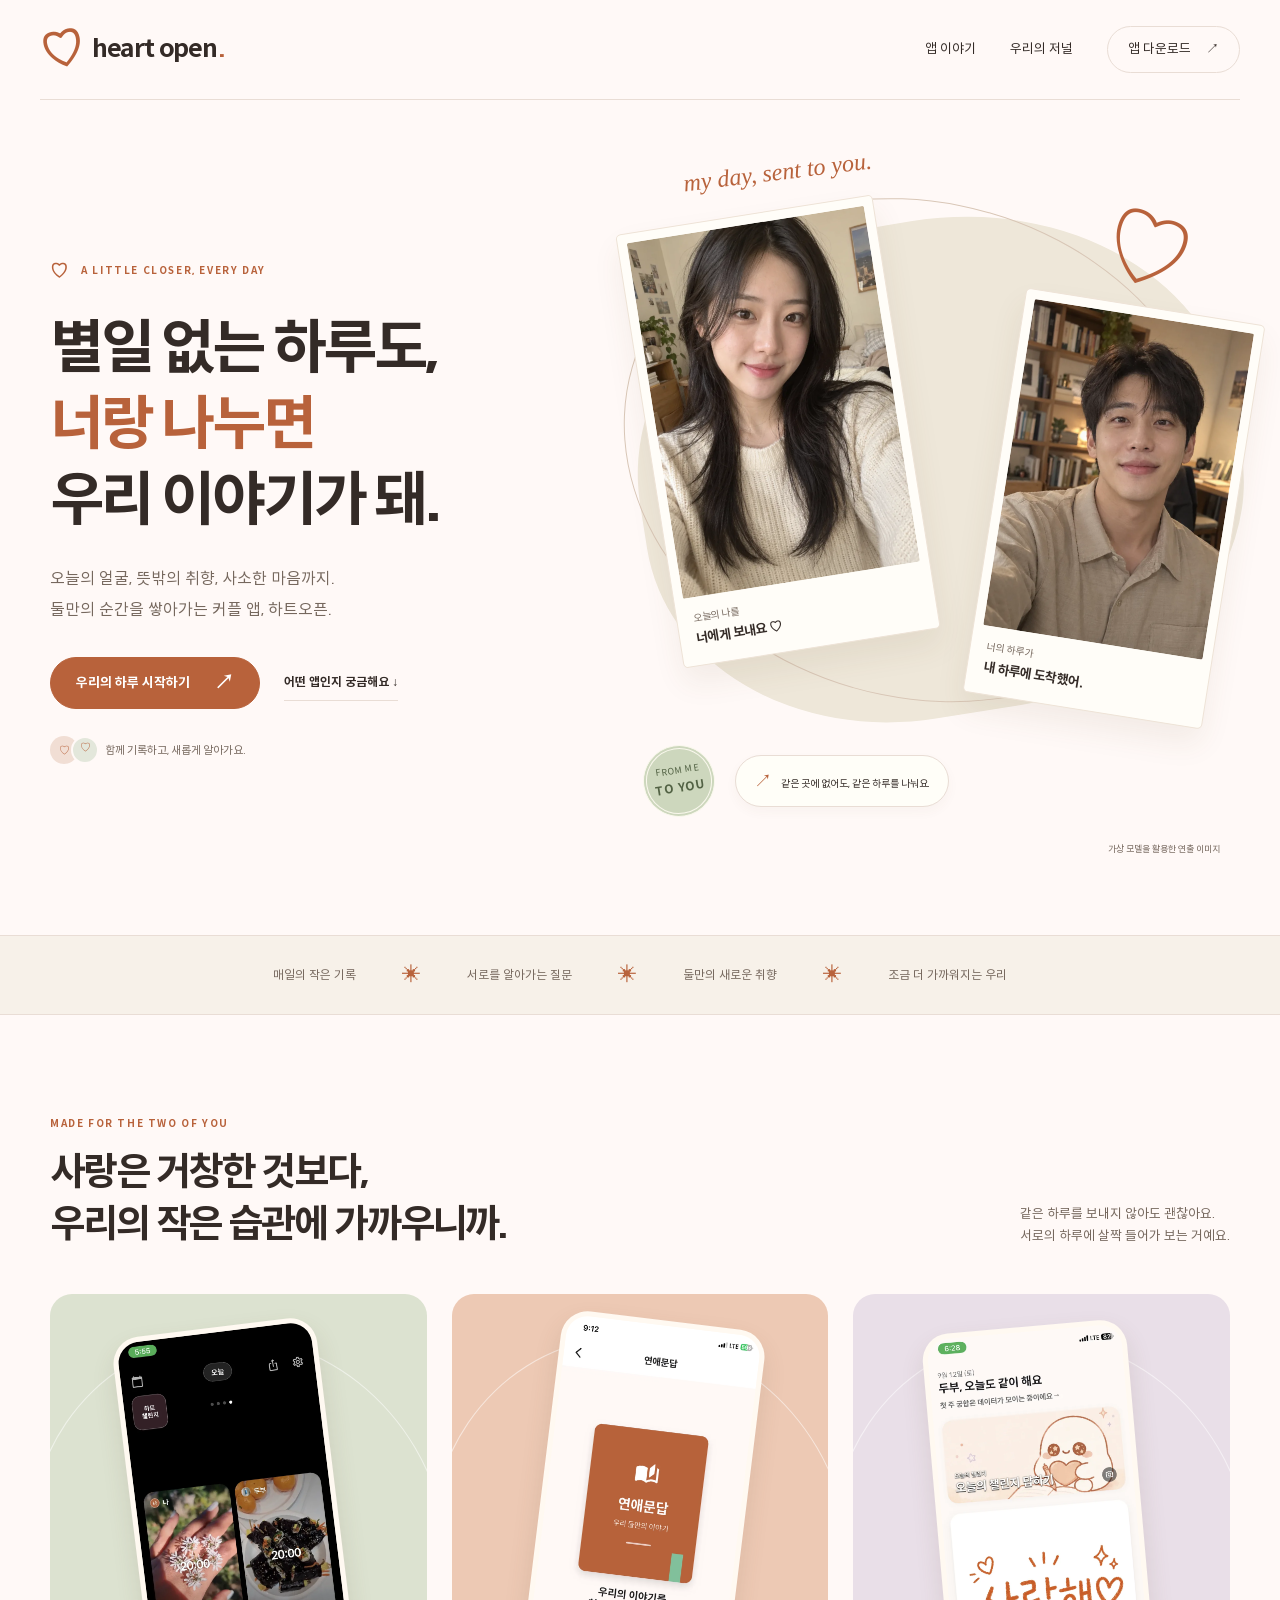
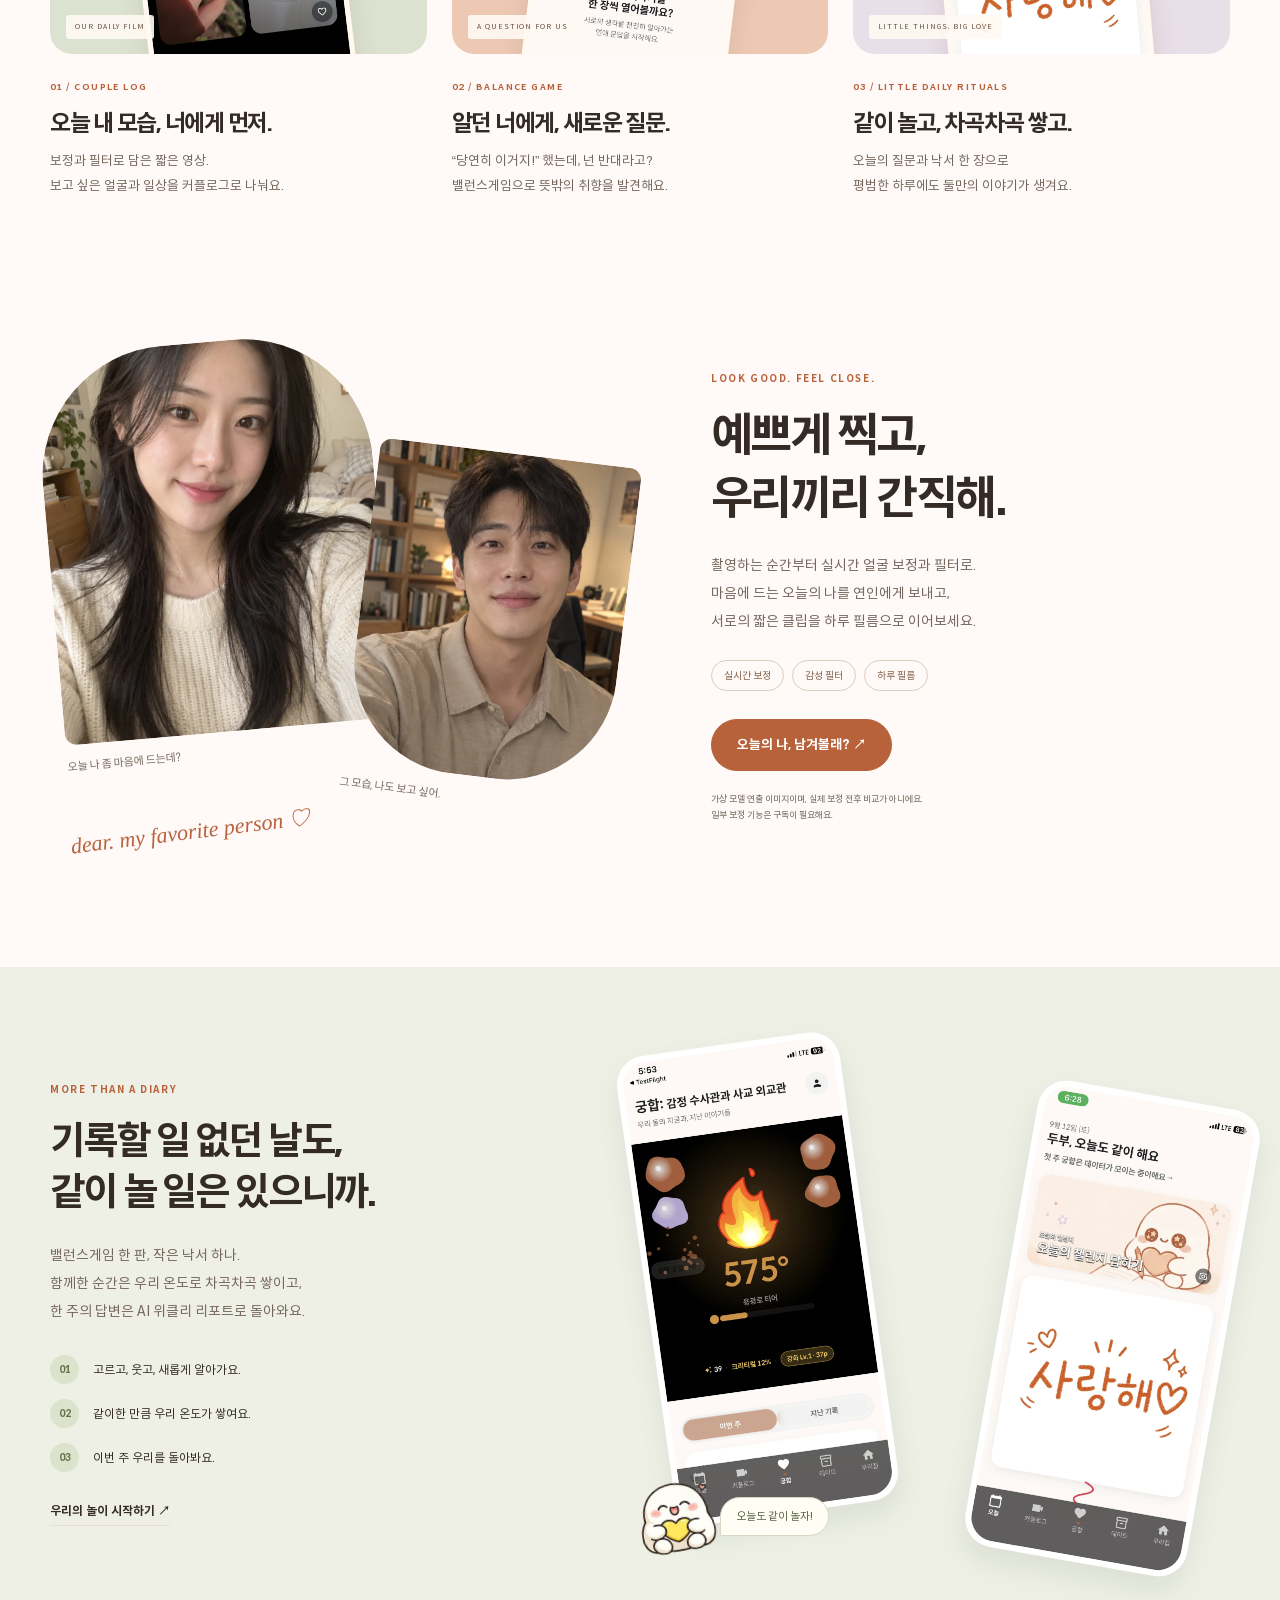
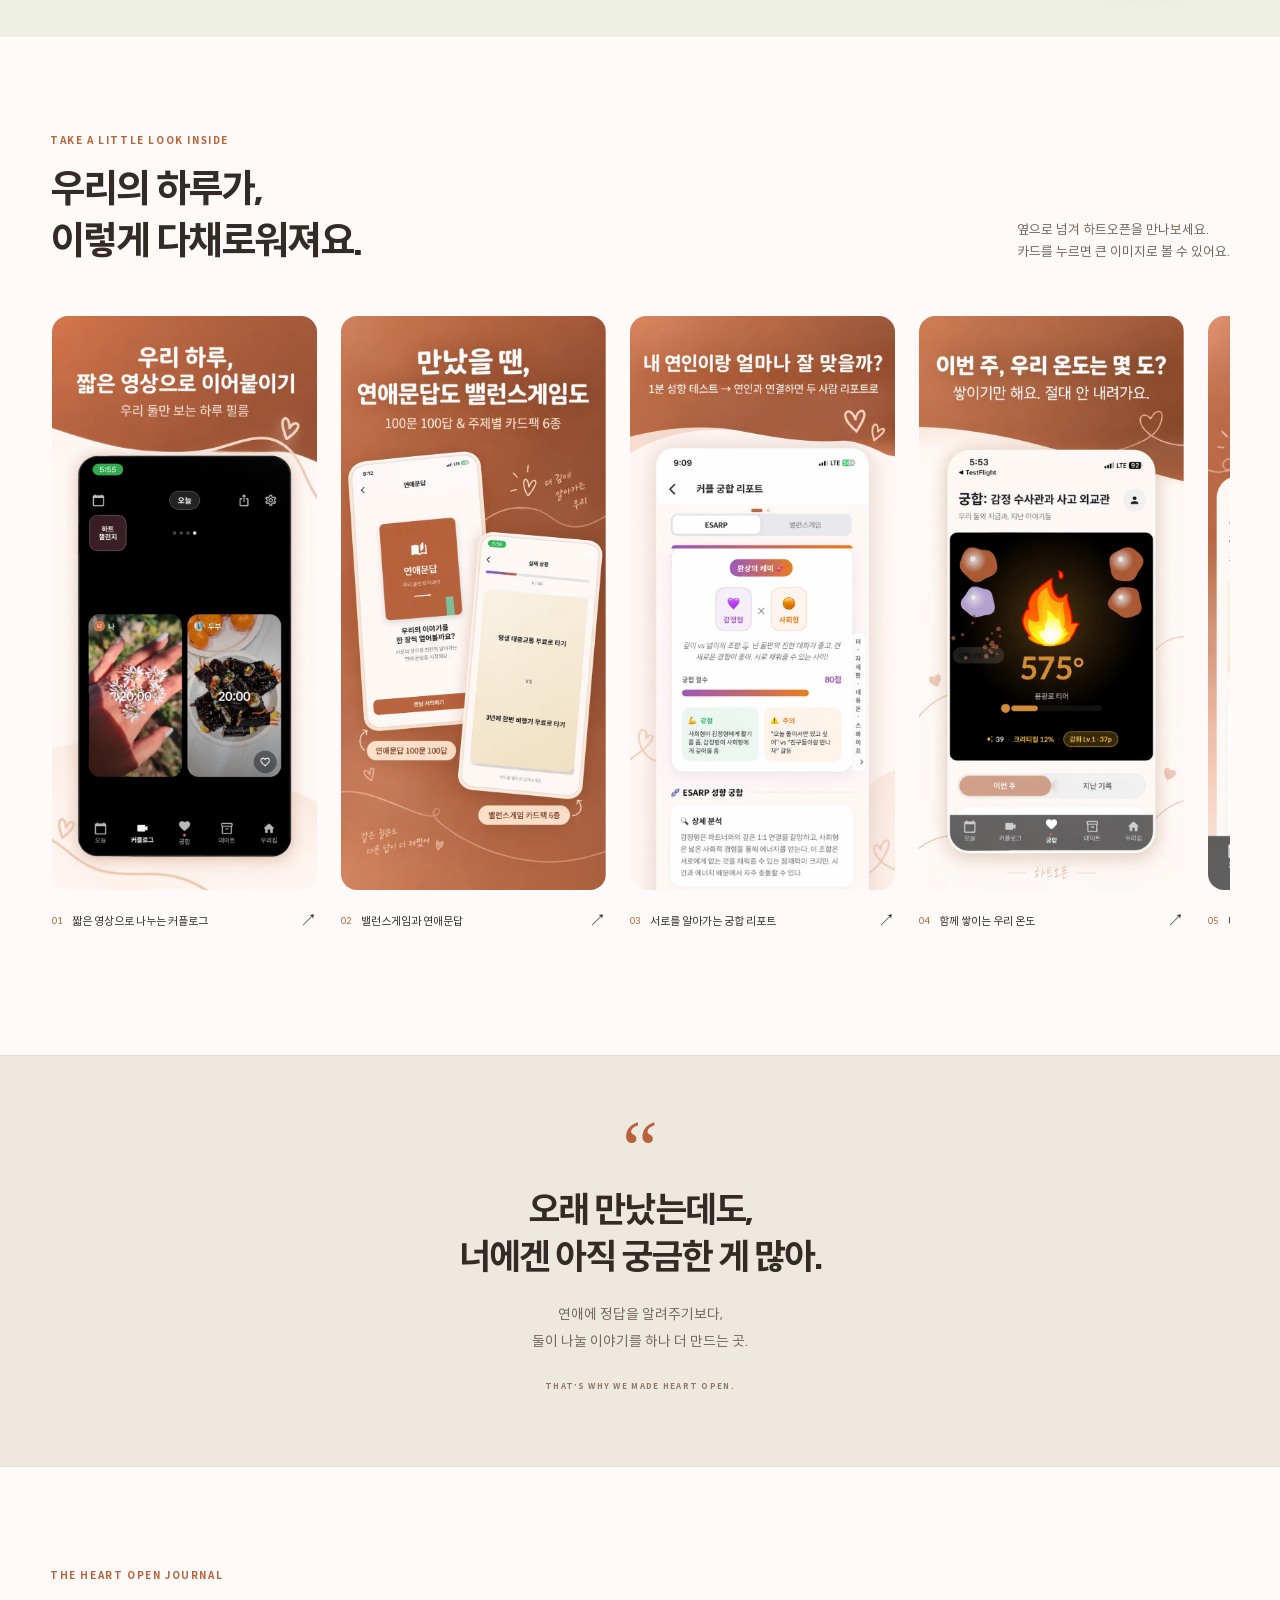
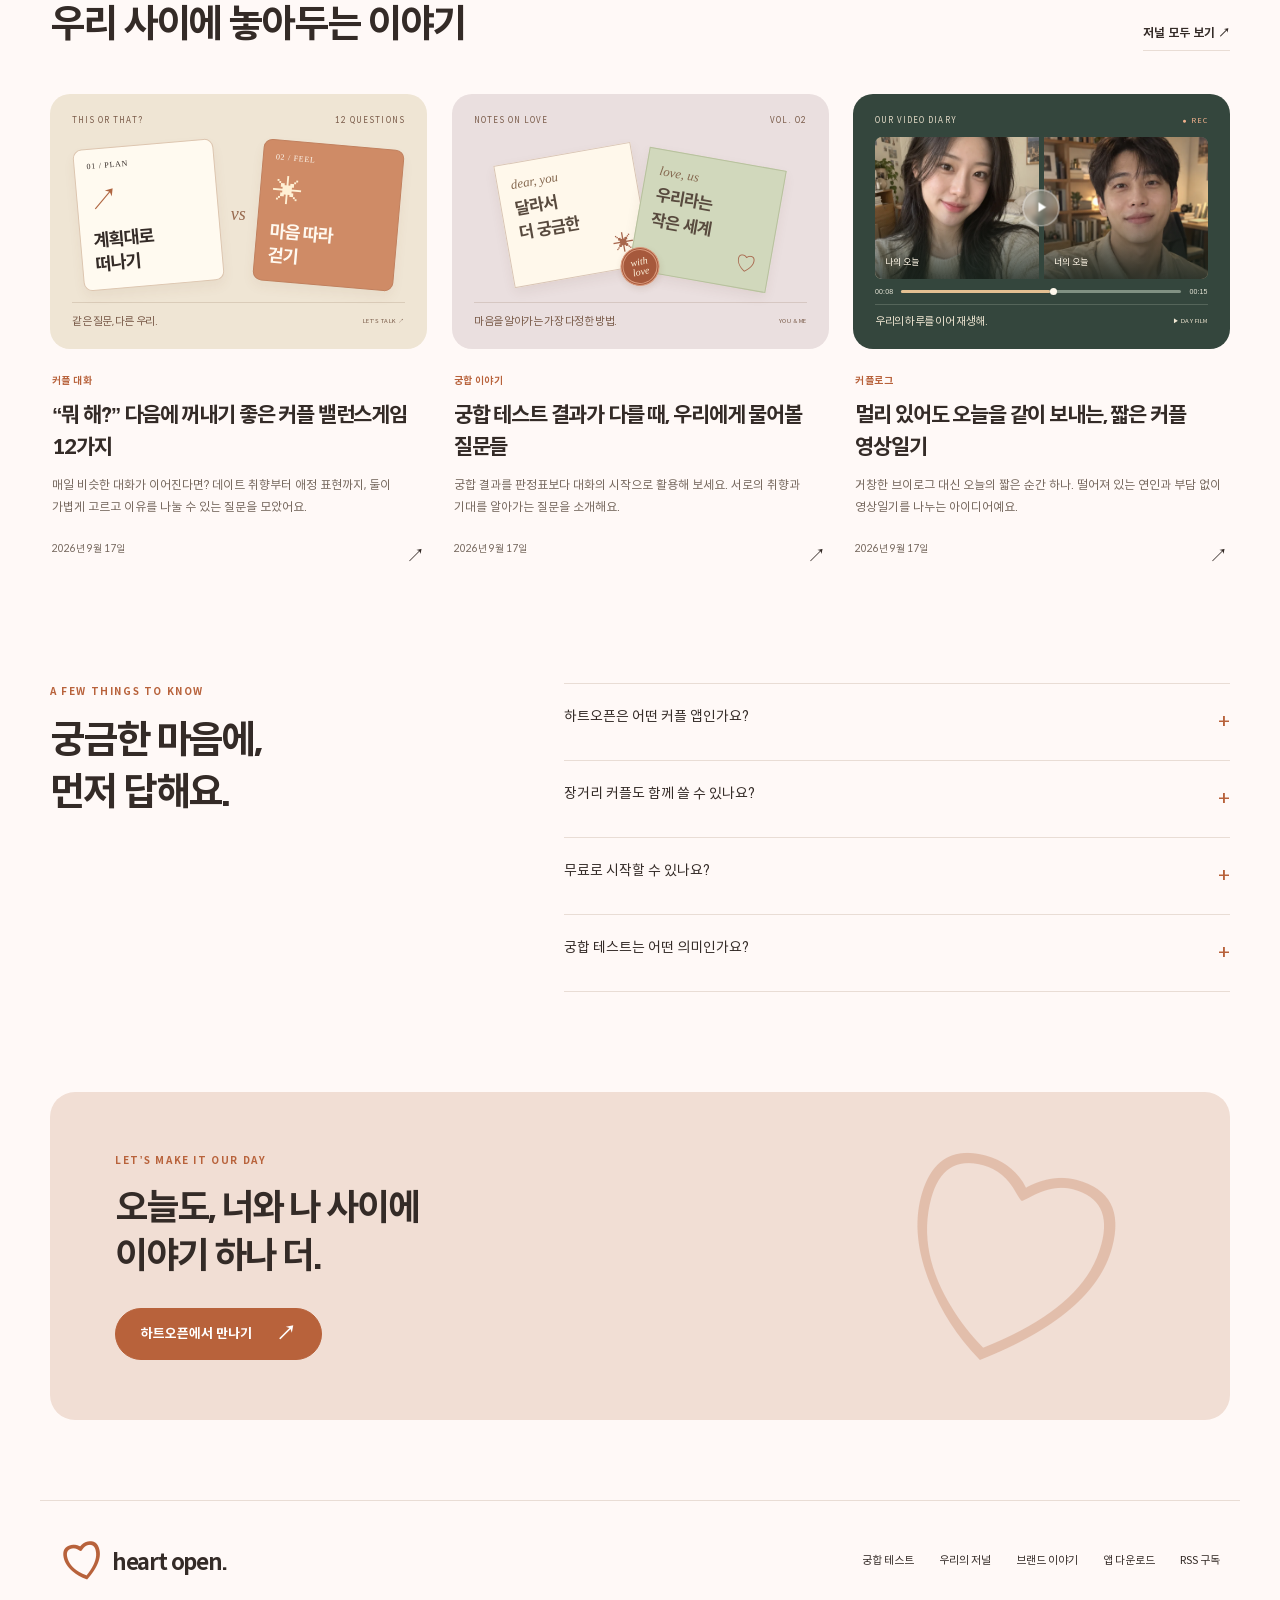
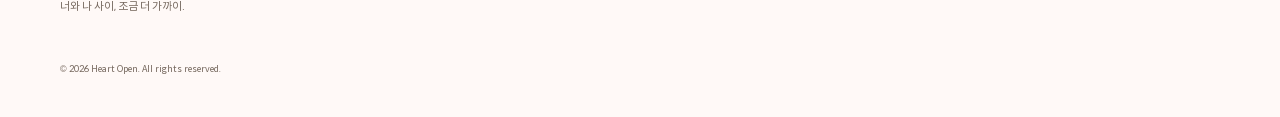
==== commit d322307b: "chore: 홈페이지 스냅샷 갱신" ====
--- a/index.html
+++ b/index.html
@@ -7,4 +7,4 @@
 <section class="play-story"><div class="wrap play-inner"><div class="play-copy"><span class="eyebrow">MORE THAN A DIARY</span><h2>기록할 일 없던 날도,<br>같이 놀 일은 있으니까.</h2><p>밸런스게임 한 판, 작은 낙서 하나.<br>함께한 순간은 우리 온도로 차곡차곡 쌓이고,<br>한 주의 답변은 AI 위클리 리포트로 돌아와요.</p><div class="play-points"><div><b>01</b><span>고르고, 웃고, 새롭게 알아가요.</span></div><div><b>02</b><span>같이한 만큼 우리 온도가 쌓여요.</span></div><div><b>03</b><span>이번 주 우리를 돌아봐요.</span></div></div><a class="text-link" href="/download">우리의 놀이 시작하기 ↗</a></div><div class="play-screens"><figure class="temperature-phone"><img src="/media/app-temperature.webp" alt="우리 온도 575도와 누적 활동을 보여주는 앱 예시 화면" decoding="async" loading="lazy" width="946" height="2048"></figure><figure class="daily-phone"><img src="/media/app-today.webp" alt="오늘의 질문과 사랑해 낙서가 있는 앱 화면" decoding="async" loading="lazy" width="946" height="2048"></figure><div class="hattu-sticker"><img src="/media/hattu.webp" alt="하트를 안고 있는 하트오픈 캐릭터" decoding="async" loading="lazy" width="140" height="140"><span>오늘도 같이 놀자!</span></div></div></div></section>
 <section class="wrap app-gallery" id="app-gallery"><div class="section-heading"><div><span class="eyebrow">TAKE A LITTLE LOOK INSIDE</span><h2>우리의 하루가,<br>이렇게 다채로워져요.</h2></div><p>옆으로 넘겨 하트오픈을 만나보세요.<br>카드를 누르면 큰 이미지로 볼 수 있어요.</p></div><div class="gallery-track" tabindex="0" role="region" aria-label="하트오픈 앱 소개 이미지, 옆으로 스크롤"><a class="gallery-card" href="/media/appstore-3.webp" target="_blank" rel="noopener" aria-label="짧은 영상으로 나누는 커플로그 큰 이미지 보기 (새 탭)"><img src="/media/appstore-3.webp" alt="짧은 영상으로 나누는 커플로그" decoding="async" loading="lazy" width="946" height="2048"><span><small>01</small>짧은 영상으로 나누는 커플로그<b aria-hidden="true">↗</b></span></a><a class="gallery-card" href="/media/appstore-5.webp" target="_blank" rel="noopener" aria-label="밸런스게임과 연애문답 큰 이미지 보기 (새 탭)"><img src="/media/appstore-5.webp" alt="밸런스게임과 연애문답" decoding="async" loading="lazy" width="946" height="2048"><span><small>02</small>밸런스게임과 연애문답<b aria-hidden="true">↗</b></span></a><a class="gallery-card" href="/media/appstore-1.webp" target="_blank" rel="noopener" aria-label="서로를 알아가는 궁합 리포트 큰 이미지 보기 (새 탭)"><img src="/media/appstore-1.webp" alt="서로를 알아가는 궁합 리포트" decoding="async" loading="lazy" width="946" height="2048"><span><small>03</small>서로를 알아가는 궁합 리포트<b aria-hidden="true">↗</b></span></a><a class="gallery-card" href="/media/appstore-4.webp" target="_blank" rel="noopener" aria-label="함께 쌓이는 우리 온도 큰 이미지 보기 (새 탭)"><img src="/media/appstore-4.webp" alt="함께 쌓이는 우리 온도" decoding="async" loading="lazy" width="946" height="2048"><span><small>04</small>함께 쌓이는 우리 온도<b aria-hidden="true">↗</b></span></a><a class="gallery-card" href="/media/appstore-2.webp" target="_blank" rel="noopener" aria-label="매일의 질문과 낙서 큰 이미지 보기 (새 탭)"><img src="/media/appstore-2.webp" alt="매일의 질문과 낙서" decoding="async" loading="lazy" width="946" height="2048"><span><small>05</small>매일의 질문과 낙서<b aria-hidden="true">↗</b></span></a><a class="gallery-card" href="/media/appstore-6.webp" target="_blank" rel="noopener" aria-label="우리집 꾸미기와 미니게임 큰 이미지 보기 (새 탭)"><img src="/media/appstore-6.webp" alt="우리집 꾸미기와 미니게임" decoding="async" loading="lazy" width="946" height="2048"><span><small>06</small>우리집 꾸미기와 미니게임<b aria-hidden="true">↗</b></span></a></div></section><section class="editorial"><div class="wrap editorial-inner"><span class="editorial-symbol" aria-hidden="true">“</span><h2>오래 만났는데도,<br>너에겐 아직 궁금한 게 많아.</h2><p>연애에 정답을 알려주기보다,<br>둘이 나눌 이야기를 하나 더 만드는 곳.</p><span class="eyebrow">THAT’S WHY WE MADE HEART OPEN.</span></div></section>
 <section class="wrap journal"><div class="section-heading"><div><span class="eyebrow">THE HEART OPEN JOURNAL</span><h2>우리 사이에 놓아두는 이야기</h2></div><a class="text-link" href="/blog">저널 모두 보기 <span aria-hidden="true">↗</span></a></div><div class="post-grid"><a class="post-card" href="/blog/couple-balance-game-questions"><div class="art journal-cover art-small cover-game" aria-hidden="true"><div class="cover-topline"><span>THIS OR THAT?</span><span>12 QUESTIONS</span></div><div class="choice-scene"><div class="choice-card"><span>01 / PLAN</span><i>↗</i><b>계획대로<br>떠나기</b></div><em>vs</em><div class="choice-card"><span>02 / FEEL</span><i>✳</i><b>마음 따라<br>걷기</b></div></div><div class="cover-bottomline"><b>같은 질문, 다른 우리.</b><span>LET’S TALK ↗</span></div></div><div class="post-info"><span class="eyebrow">커플 대화</span><h3>“뭐 해?” 다음에 꺼내기 좋은 커플 밸런스게임 12가지</h3><p>매일 비슷한 대화가 이어진다면? 데이트 취향부터 애정 표현까지, 둘이 가볍게 고르고 이유를 나눌 수 있는 질문을 모았어요.</p><div class="post-meta"><time datetime="2026-09-17T00:00:00.000Z">2026년 9월 17일</time><span aria-hidden="true">↗</span></div></div></a><a class="post-card" href="/blog/couple-compatibility-conversation"><div class="art journal-cover art-small cover-letters" aria-hidden="true"><div class="cover-topline"><span>NOTES ON LOVE</span><span>VOL. 02</span></div><div class="letters-scene"><div class="love-note note-left"><span>dear, you</span><b>달라서<br>더 궁금한</b><i>✳</i></div><div class="love-note note-right"><span>love, us</span><b>우리라는<br>작은 세계</b><i>♡</i></div><span class="letter-seal">with<br>love</span></div><div class="cover-bottomline"><b>마음을 알아가는 가장 다정한 방법.</b><span>YOU & ME</span></div></div><div class="post-info"><span class="eyebrow">궁합 이야기</span><h3>궁합 테스트 결과가 다를 때, 우리에게 물어볼 질문들</h3><p>궁합 결과를 판정표보다 대화의 시작으로 활용해 보세요. 서로의 취향과 기대를 알아가는 질문을 소개해요.</p><div class="post-meta"><time datetime="2026-09-17T00:00:00.000Z">2026년 9월 17일</time><span aria-hidden="true">↗</span></div></div></a><a class="post-card" href="/blog/long-distance-couple-video-diary"><div class="art journal-cover art-small cover-video" aria-hidden="true"><div class="cover-topline"><span>OUR VIDEO DIARY</span><span>● REC</span></div><div class="video-duo"><div><img src="/media/model-her.webp" alt="" loading="lazy"><span>나의 오늘</span></div><div><img src="/media/model-him.webp" alt="" loading="lazy"><span>너의 오늘</span></div><i class="video-play">▶</i></div><div class="video-timeline"><span>00:08</span><i></i><span>00:15</span></div><div class="cover-bottomline"><b>우리의 하루를 이어 재생해.</b><span>▶ DAY FILM</span></div></div><div class="post-info"><span class="eyebrow">커플로그</span><h3>멀리 있어도 오늘을 같이 보내는, 짧은 커플 영상일기</h3><p>거창한 브이로그 대신 오늘의 짧은 순간 하나. 떨어져 있는 연인과 부담 없이 영상일기를 나누는 아이디어예요.</p><div class="post-meta"><time datetime="2026-09-17T00:00:00.000Z">2026년 9월 17일</time><span aria-hidden="true">↗</span></div></div></a></div></section>
-<section class="wrap faq"><div><span class="eyebrow">A FEW THINGS TO KNOW</span><h2>궁금한 마음에,<br>먼저 답해요.</h2></div><div class="faq-list"><details><summary>하트오픈은 어떤 커플 앱인가요?</summary><p>짧은 영상을 주고받는 커플로그, 서로의 선택을 알아보는 밸런스게임, ESARP 성격 테스트와 궁합 이야기를 함께 즐기는 앱이에요.</p></details><details><summary>장거리 커플도 함께 쓸 수 있나요?</summary><p>앱에서 연인과 연결한 뒤 서로의 영상을 나누고 질문에 답하며 떨어져 있는 날의 일상도 함께 기록할 수 있어요.</p></details><details><summary>무료로 시작할 수 있나요?</summary><p>앱을 다운로드해 시작할 수 있어요. 일부 콘텐츠와 기능은 앱 내 구매나 구독이 필요하며, 이용 조건과 가격은 앱에서 확인할 수 있어요.</p></details><details><summary>궁합 테스트는 어떤 의미인가요?</summary><p>서로의 성향을 알아보고 대화를 시작하기 위한 콘텐츠예요. 의료·심리 진단이나 관계의 미래를 판정하는 도구는 아니에요.</p></details></div></section><section class="closing wrap"><span class="eyebrow">LET’S MAKE IT OUR DAY</span><h2>오늘도, 너와 나 사이에<br>이야기 하나 더.</h2><a class="button " href="/download">하트오픈에서 만나기 <span aria-hidden="true">↗</span></a><span class="closing-heart" aria-hidden="true">♡</span></section></main><footer class="site-footer"><div><a class="brand" href="/"><span class="brand-mark" aria-hidden="true">♡</span> heart open.</a><p>너와 나 사이, 조금 더 가까이.</p></div><div class="footer-links"><a href="/blog">우리의 저널</a><a href="/about">브랜드 이야기</a><a href="/download">앱 다운로드</a><a href="/rss.xml">RSS 구독</a></div><small>© 2026 Heart Open. All rights reserved.</small></footer></body></html>+<section class="wrap faq"><div><span class="eyebrow">A FEW THINGS TO KNOW</span><h2>궁금한 마음에,<br>먼저 답해요.</h2></div><div class="faq-list"><details><summary>하트오픈은 어떤 커플 앱인가요?</summary><p>짧은 영상을 주고받는 커플로그, 서로의 선택을 알아보는 밸런스게임, ESARP 성격 테스트와 궁합 이야기를 함께 즐기는 앱이에요.</p></details><details><summary>장거리 커플도 함께 쓸 수 있나요?</summary><p>앱에서 연인과 연결한 뒤 서로의 영상을 나누고 질문에 답하며 떨어져 있는 날의 일상도 함께 기록할 수 있어요.</p></details><details><summary>무료로 시작할 수 있나요?</summary><p>앱을 다운로드해 시작할 수 있어요. 일부 콘텐츠와 기능은 앱 내 구매나 구독이 필요하며, 이용 조건과 가격은 앱에서 확인할 수 있어요.</p></details><details><summary>궁합 테스트는 어떤 의미인가요?</summary><p>서로의 성향을 알아보고 대화를 시작하기 위한 콘텐츠예요. 의료·심리 진단이나 관계의 미래를 판정하는 도구는 아니에요.</p></details></div></section><section class="closing wrap"><span class="eyebrow">LET’S MAKE IT OUR DAY</span><h2>오늘도, 너와 나 사이에<br>이야기 하나 더.</h2><a class="button " href="/download">하트오픈에서 만나기 <span aria-hidden="true">↗</span></a><span class="closing-heart" aria-hidden="true">♡</span></section></main><footer class="site-footer"><div><a class="brand" href="/"><span class="brand-mark" aria-hidden="true">♡</span> heart open.</a><p>너와 나 사이, 조금 더 가까이.</p></div><div class="footer-links"><a href="/compatibility">궁합 테스트</a><a href="/blog">우리의 저널</a><a href="/about">브랜드 이야기</a><a href="/download">앱 다운로드</a><a href="/rss.xml">RSS 구독</a></div><small>© 2026 Heart Open. All rights reserved.</small></footer></body></html>
